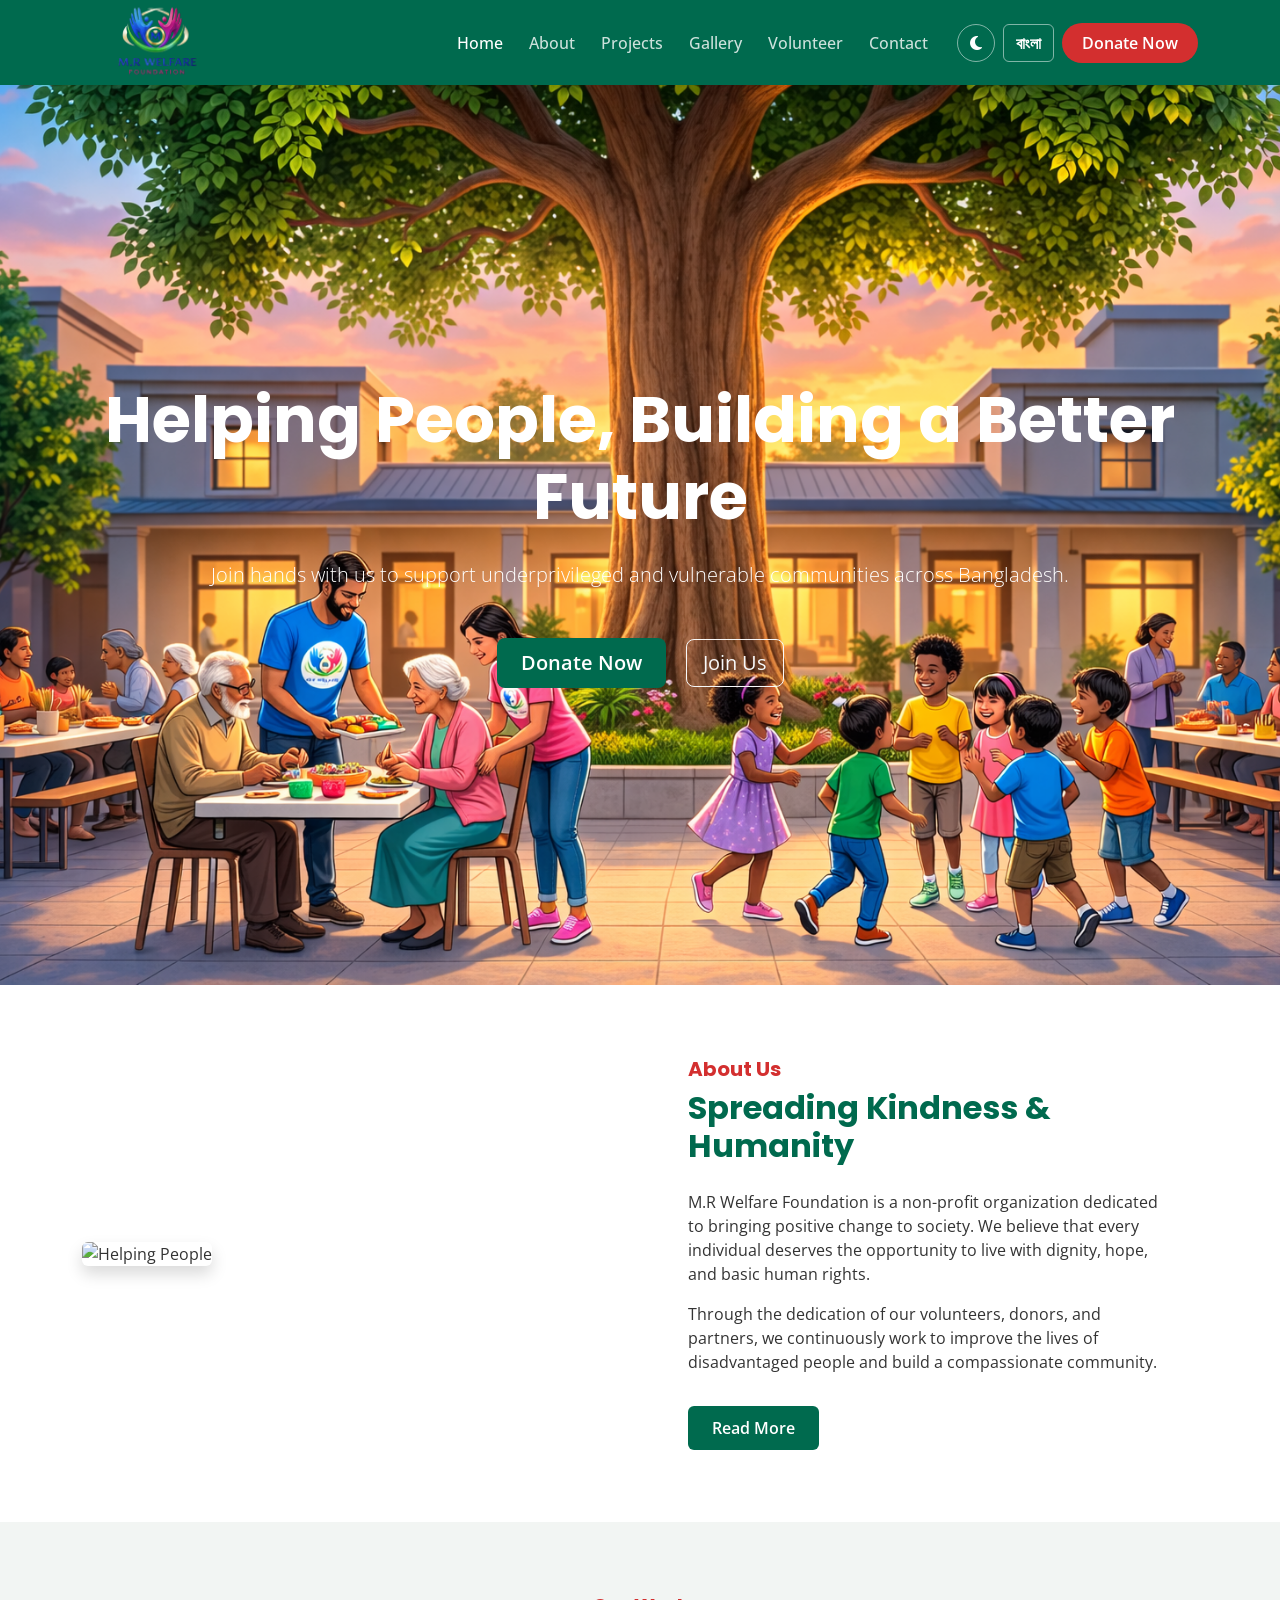
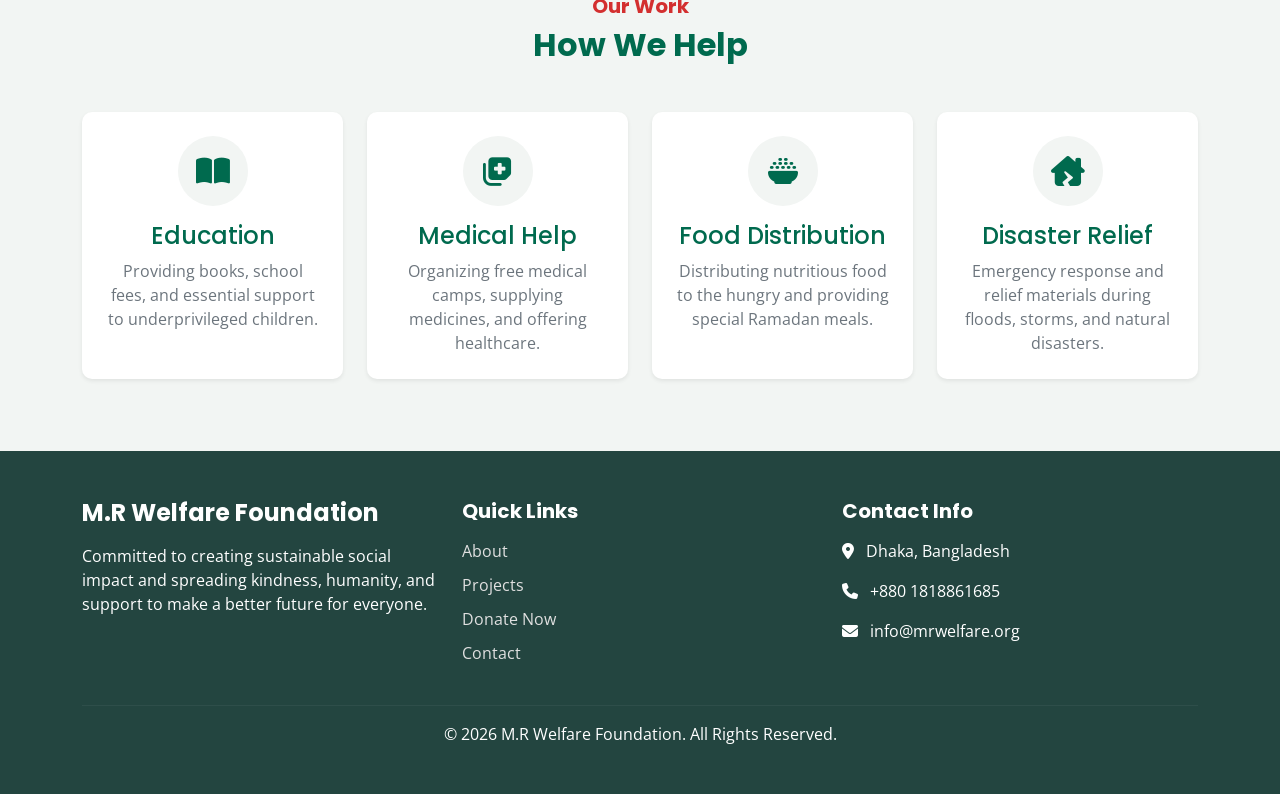
==== index.html @ cd856afd "First commit" ====
<!DOCTYPE html>
<html lang="en">

<head>
    <meta charset="UTF-8">
    <meta name="viewport" content="width=device-width, initial-scale=1.0">
    <title>M.R Welfare Foundation | Home</title>

    <link
        href="https://fonts.googleapis.com/css2?family=Open+Sans:wght@300;400;600&family=Poppins:wght@400;500;600;700&family=Noto+Sans+Bengali:wght@400;500;600;700&display=swap"
        rel="stylesheet">

    <link href="https://cdn.jsdelivr.net/npm/bootstrap@5.3.2/dist/css/bootstrap.min.css" rel="stylesheet">

    <link rel="stylesheet" href="https://cdnjs.cloudflare.com/ajax/libs/font-awesome/6.4.2/css/all.min.css">

    <link rel="stylesheet" href="asstes/css/style.css">
</head>

<body>

    <nav class="navbar navbar-expand-lg sticky-top custom-navbar">
        <div class="container">
            <a class="navbar-brand" href="index.html">
                <img class="nav-logo" src="asstes/image/logo.png" alt="Logo" title="M.R Welfare Foundation">
            </a>

            <button class="navbar-toggler text-white" type="button" data-bs-toggle="collapse"
                data-bs-target="#navbarNav">
                <i class="fa-solid fa-bars text-white"></i>
            </button>
            <div class="collapse navbar-collapse" id="navbarNav">
                <ul class="navbar-nav ms-auto align-items-center">
                    <li class="nav-item"><a class="nav-link active" href="index.html" data-lang="nav_home">Home</a></li>
                    <li class="nav-item"><a class="nav-link" href="about.html" data-lang="nav_about">About</a></li>
                    <li class="nav-item"><a class="nav-link" href="projects.html" data-lang="nav_projects">Projects</a>
                    </li>
                    <li class="nav-item"><a class="nav-link" href="gallery.html" data-lang="nav_gallery">Gallery</a>
                    </li>
                    <li class="nav-item"><a class="nav-link" href="volunteer.html"
                            data-lang="nav_volunteer">Volunteer</a></li>
                    <li class="nav-item"><a class="nav-link" href="contact.html" data-lang="nav_contact">Contact</a>
                    </li>
                </ul>

                <div class="d-flex align-items-center ms-lg-3 gap-2 mt-3 mt-lg-0">
                    <button id="theme-toggle" class="btn btn-outline-light rounded-circle"
                        title="Toggle Dark/Light Mode">
                        <i class="fa-solid fa-moon"></i>
                    </button>
                    <button id="lang-toggle" class="btn btn-outline-light fw-bold">বাংলা</button>
                    <a class="btn btn-donate" href="donation.html" data-lang="nav_donate">Donate Now</a>
                </div>
            </div>
        </div>
    </nav>

<header class="hero-section d-flex align-items-center" 
style="background: url('asstes/image/bacground.png') center/cover no-repeat; height:100vh;">
    
    <div class="container text-center text-white hero-content">
        <h1 class="display-3 fw-bold mb-4" data-lang="hero_title">
            Helping People, Building a Better Future
        </h1>

        <p class="lead mb-5" data-lang="hero_subtitle">
            Join hands with us to support underprivileged and vulnerable
            communities across Bangladesh.
        </p>

        <div class="hero-buttons">
            <a href="donation.html" class="btn btn-primary-custom btn-lg me-3" data-lang="btn_donate_now">
                Donate Now
            </a>

            <a href="volunteer.html" class="btn btn-outline-light btn-lg" data-lang="btn_join_us">
                Join Us
            </a>
        </div>
    </div>

</header>

    <section class="about-short py-5">
        <div class="container py-4">
            <div class="row align-items-center">
                <div class="col-lg-6 mb-4 mb-lg-0">
                    <img src="https://images.unsplash.com/photo-1488521787991-ed7bbaae773c?ixlib=rb-4.0.3&auto=format&fit=crop&w=800&q=80"
                        alt="Helping People" class="img-fluid rounded shadow">
                </div>
                <div class="col-lg-6 px-lg-5">
                    <h5 class="text-secondary-custom fw-bold" data-lang="about_tag">About Us</h5>
                    <h2 class="mb-4 text-primary-custom fw-bold theme-text" data-lang="about_title">Spreading Kindness &
                        Humanity</h2>
                    <p class="theme-text" data-lang="about_desc1">M.R Welfare Foundation is a non-profit organization
                        dedicated to bringing positive change to society. We believe that every individual deserves the
                        opportunity to live with dignity, hope, and basic human rights.</p>
                    <p class="theme-text" data-lang="about_desc2">Through the dedication of our volunteers, donors, and
                        partners, we continuously work to improve the lives of disadvantaged people and build a
                        compassionate community.</p>
                    <a href="about.html" class="btn btn-primary-custom mt-3" data-lang="btn_read_more">Read More</a>
                </div>
            </div>
        </div>
    </section>

    <section class="services-section py-5 bg-light-alt theme-bg-alt">
        <div class="container py-4">
            <div class="text-center mb-5">
                <h5 class="text-secondary-custom fw-bold" data-lang="work_tag">Our Work</h5>
                <h2 class="text-primary-custom fw-bold theme-text" data-lang="work_title">How We Help</h2>
            </div>
            <div class="row g-4">
                <div class="col-md-6 col-lg-3">
                    <div class="card service-card h-100 text-center p-4 shadow-sm border-0 theme-card">
                        <div class="icon-box mx-auto mb-3"><i class="fa-solid fa-book-open"></i></div>
                        <h4 class="card-title text-primary-custom theme-text" data-lang="srv_edu_title">Education</h4>
                        <p class="card-text text-muted theme-text-muted" data-lang="srv_edu_desc">Providing books,
                            school fees, and essential support to underprivileged children.</p>
                    </div>
                </div>
                <div class="col-md-6 col-lg-3">
                    <div class="card service-card h-100 text-center p-4 shadow-sm border-0 theme-card">
                        <div class="icon-box mx-auto mb-3"><i class="fa-solid fa-notes-medical"></i></div>
                        <h4 class="card-title text-primary-custom theme-text" data-lang="srv_med_title">Medical Help
                        </h4>
                        <p class="card-text text-muted theme-text-muted" data-lang="srv_med_desc">Organizing free
                            medical camps, supplying medicines, and offering healthcare.</p>
                    </div>
                </div>
                <div class="col-md-6 col-lg-3">
                    <div class="card service-card h-100 text-center p-4 shadow-sm border-0 theme-card">
                        <div class="icon-box mx-auto mb-3"><i class="fa-solid fa-bowl-rice"></i></div>
                        <h4 class="card-title text-primary-custom theme-text" data-lang="srv_food_title">Food
                            Distribution</h4>
                        <p class="card-text text-muted theme-text-muted" data-lang="srv_food_desc">Distributing
                            nutritious food to the hungry and providing special Ramadan meals.</p>
                    </div>
                </div>
                <div class="col-md-6 col-lg-3">
                    <div class="card service-card h-100 text-center p-4 shadow-sm border-0 theme-card">
                        <div class="icon-box mx-auto mb-3"><i class="fa-solid fa-house-chimney-crack"></i></div>
                        <h4 class="card-title text-primary-custom theme-text" data-lang="srv_disaster_title">Disaster
                            Relief</h4>
                        <p class="card-text text-muted theme-text-muted" data-lang="srv_disaster_desc">Emergency
                            response and relief materials during floods, storms, and natural disasters.</p>
                    </div>
                </div>
            </div>
        </div>
    </section>



    <footer class="footer py-5 text-white">
        <div class="container">
            <div class="row g-4">
                <div class="col-lg-4">
                    <h4 class="fw-bold mb-3" data-lang="footer_title">M.R Welfare Foundation</h4>
                    <p class="text-light" data-lang="footer_desc">Committed to creating sustainable social impact and
                        spreading kindness, humanity, and support to make a better future for everyone.</p>
                </div>
                <div class="col-lg-4">
                    <h5 class="fw-bold mb-3" data-lang="footer_quick_links">Quick Links</h5>
                    <ul class="list-unstyled footer-links">
                        <li><a href="about.html" data-lang="nav_about">About Us</a></li>
                        <li><a href="projects.html" data-lang="nav_projects">Our Projects</a></li>
                        <li><a href="donation.html" data-lang="nav_donate">Donate</a></li>
                        <li><a href="contact.html" data-lang="nav_contact">Contact Us</a></li>
                    </ul>
                </div>
                <div class="col-lg-4">
                    <h5 class="fw-bold mb-3" data-lang="footer_contact_info">Contact Info</h5>
                    <p><i class="fa-solid fa-location-dot me-2"></i> <span data-lang="footer_address">Dhaka,
                            Bangladesh</span></p>
                    <p><i class="fa-solid fa-phone me-2"></i> <span data-lang="footer_phone">+880 1818861685</span></p>
                    <p><i class="fa-solid fa-envelope me-2"></i> <span
                            data-lang="footer_email">info@mrwelfare.org</span></p>
                </div>
            </div>
            <hr class="mt-4 mb-3 border-secondary">
            <div class="text-center">
                <p class="mb-0" data-lang="footer_copyright">&copy; 2026 M.R Welfare Foundation. All Rights Reserved.
                </p>
            </div>
        </div>
    </footer>

    <script src="https://cdn.jsdelivr.net/npm/bootstrap@5.3.2/dist/js/bootstrap.bundle.min.js"></script>
    <script src="asstes/js/script.js"></script>
</body>

</html>
---- asstes/css/style.css ----
/* =========================================
   M.R WELFARE FOUNDATION - CUSTOM STYLES
   Theme: Bangladesh Red & Green (Professional)
========================================= */

:root {
    /* Red & Green Theme Colors */
    --primary-green: #006A4E; /* Bangladesh Flag Deep Green */
    --accent-red: #D32F2F;    /* Professional Crimson Red */
    
    /* Other Layout Colors */
    --footer-bg: #6D8299;     /* Heather Blue (Always) */
    --alternate-bg: #F2F5F3;  /* Very Light Greenish-White */
    --main-bg: #FFFFFF;            
    --text-color: #333333;
    
    /* Fonts */
    --font-heading: 'Poppins', sans-serif;
    --font-body: 'Open Sans', sans-serif;
    --font-bangla: 'Noto Sans Bengali', sans-serif;
}

/* --- Dark Mode Variables --- */
body.dark-mode {
    --main-bg: #121212;
    --alternate-bg: #1A221F; /* Very Dark Greenish-Black */
    --text-color: #E0E0E0;
}

/* Base Styles */
body {
    font-family: var(--font-body);
    background-color: var(--main-bg);
    color: var(--text-color);
    transition: background-color 0.4s, color 0.4s;
}

/* Bangla Font Setup */
body.bangla-active { font-family: var(--font-bangla); }
h1, h2, h3, h4, h5, h6 { font-family: var(--font-heading); }
body.bangla-active h1, body.bangla-active h2, body.bangla-active h3, body.bangla-active h4, body.bangla-active h5, body.bangla-active h6 {
    font-family: var(--font-bangla);
}

/* --- Theme Backgrounds & Text Colors (For Smooth Transitions) --- */
.theme-bg { background-color: var(--main-bg); transition: 0.4s; }
.theme-bg-alt { background-color: var(--alternate-bg); transition: 0.4s; }
.theme-text { color: var(--text-color) !important; transition: 0.4s; }
.theme-text-muted { color: #6c757d !important; transition: 0.4s; }

/* Text Colors */
.text-primary-custom { color: var(--primary-green) !important; }
.text-secondary-custom { color: var(--accent-red) !important; }
.bg-light-alt { background-color: var(--alternate-bg); }

/* Dark Mode Specific Adjustments */
body.dark-mode .theme-bg-alt { background-color: var(--alternate-bg) !important; }
body.dark-mode .theme-card { background-color: #242424 !important; }
body.dark-mode .theme-text { color: #E0E0E0 !important; }
body.dark-mode .theme-text-muted { color: #A0A0A0 !important; }

/* Custom Buttons */
.btn-primary-custom {
    background-color: var(--primary-green);
    color: #fff;
    border: none;
    padding: 10px 24px;
    font-weight: 600;
    transition: 0.3s ease-in-out;
}

.btn-primary-custom:hover {
    background-color: var(--accent-red); 
    color: #fff;
}

/* Donate Button */
.btn-donate {
    background-color: var(--accent-red);
    color: #fff;
    font-weight: 600;
    border-radius: 25px;
    padding: 8px 20px;
    border: none;
    transition: 0.3s;
}

.btn-donate:hover {
    background-color: #B71C1C; 
    color: #fff;
}

/* Navbar */
.custom-navbar {
    background-color: var(--primary-green);
    padding: 15px 0; 
    /* height: 75px; <--- এটি মুছে দেওয়া হয়েছে যাতে মোবাইলের মেনু ওপেন হতে পারে */
}

.nav-logo {
    height: 45px; 
    transform: scale(2.2); 
    transform-origin: left center; 
    width: auto;
    object-fit: contain;
    transition: 0.3s ease-in-out;
}

.custom-navbar .nav-link {
    color: rgba(255,255,255,0.8);
    font-weight: 500;
    margin: 0 5px;
    transition: 0.3s;
}

.custom-navbar .nav-link:hover, 
.custom-navbar .nav-link.active {
    color: #fff;
}

/* Theme & Language Toggles */
#theme-toggle, #lang-toggle {
    border-color: rgba(255,255,255,0.5);
    color: #fff;
}

#theme-toggle:hover, #lang-toggle:hover {
    background-color: var(--accent-red);
    border-color: var(--accent-red);
}

/* Hero Section */
.hero-section {
    background: linear-gradient(rgba(0, 106, 78, 0.75), rgba(0, 0, 0, 0.7)), url('https://images.unsplash.com/photo-1532629345422-7515f3d16bb0?ixlib=rb-4.0.3&auto=format&fit=crop&w=1920&q=80') center/cover no-repeat;
    height: 80vh;
    min-height: 500px;
}

/* Services / Our Work */
.service-card {
    transition: transform 0.3s, box-shadow 0.3s;
    border-radius: 10px;
}

.service-card:hover {
    transform: translateY(-10px);
    box-shadow: 0 10px 20px rgba(0,0,0,0.1) !important;
}

.icon-box {
    width: 70px;
    height: 70px;
    background-color: var(--alternate-bg);
    color: var(--primary-green);
    border-radius: 50%;
    display: flex;
    align-items: center;
    justify-content: center;
    font-size: 30px;
    transition: 0.3s;
}

.service-card:hover .icon-box {
    background-color: var(--primary-green);
    color: #fff;
}

body.dark-mode .icon-box {
    background-color: #333;
}

/* =========================================
   ABOUT US PAGE SPECIFIC STYLES
========================================= */

/* Rounded Header */
.about-hero-section {
    background-color: var(--primary-green);
    min-height: 250px;
    border-bottom-left-radius: 60px;
    border-bottom-right-radius: 60px;
    padding-top: 50px;
}

/* Yellow Highlight Underline */
.highlight-underline {
    position: relative;
    display: inline-block;
    z-index: 1;
}

.highlight-underline::after {
    content: "";
    position: absolute;
    left: 0;
    bottom: 2px;
    width: 100%;
    height: 6px;
    background-color: #F5A623; 
    z-index: -1;
    border-radius: 3px;
}

/* Side Image */
.about-side-img {
    border-radius: 20px;
    object-fit: cover;
    height: 450px;
    width: 100%;
    max-width: 400px;
}

/* Stats Banner */
.stats-banner {
    background-color: var(--primary-green);
    border-radius: 20px;
    padding: 60px 30px;
    position: relative;
    overflow: hidden;
}

.stats-banner::before {
    content: "\f004  \f004  \f004";
    font-family: "Font Awesome 6 Free";
    font-weight: 400;
    font-size: 150px;
    color: rgba(255, 255, 255, 0.03);
    position: absolute;
    top: -50px;
    left: 10%;
    letter-spacing: 150px;
    pointer-events: none;
}

.stats-label {
    color: #F5A623; 
    font-size: 0.85rem;
    font-weight: 600;
    letter-spacing: 1px;
}

/* Feature Boxes */
.feature-box {
    padding: 30px;
    border-radius: 16px;
    transition: 0.3s;
    height: 100%;
}

.feature-box.active {
    background-color: var(--main-bg);
    box-shadow: 0 10px 40px rgba(0,0,0,0.08);
    border: 1px solid rgba(0,0,0,0.05);
}

body.dark-mode .feature-box.active {
    background-color: #242424;
    border: 1px solid #333;
    box-shadow: 0 10px 40px rgba(0,0,0,0.5);
}

.icon-wrapper {
    width: 60px;
    height: 60px;
    background-color: rgba(0, 106, 78, 0.1);
    color: var(--primary-green);
    border-radius: 50%;
    display: flex;
    align-items: center;
    justify-content: center;
    font-size: 24px;
    margin-bottom: 20px;
}

body.dark-mode .icon-wrapper {
    background-color: rgba(255, 255, 255, 0.1);
    color: #A5D6A7;
}

/* =========================================
   OUR PROJECTS PAGE SPECIFIC STYLES
========================================= */

.project-card {
    transition: transform 0.3s ease, box-shadow 0.3s ease;
    background-color: var(--main-bg);
}

.project-card:hover {
    transform: translateY(-10px);
    box-shadow: 0 15px 35px rgba(0,0,0,0.1) !important;
}

body.dark-mode .project-card {
    background-color: #242424;
}

body.dark-mode .project-card:hover {
    box-shadow: 0 15px 35px rgba(0,0,0,0.4) !important;
}

.project-img-wrapper {
    position: relative;
    overflow: hidden;
    height: 250px;
}

.project-img {
    width: 100%;
    height: 100%;
    object-fit: cover;
    transition: transform 0.5s ease;
}

.project-card:hover .project-img {
    transform: scale(1.1); 
}

.project-badge {
    position: absolute;
    top: 20px;
    right: 20px;
    z-index: 2;
    box-shadow: 0 4px 10px rgba(0,0,0,0.2);
}

.btn-outline-primary-custom {
    color: var(--primary-green);
    border: 2px solid var(--primary-green);
    background: transparent;
    padding: 8px 20px;
    border-radius: 25px;
    transition: 0.3s;
}

.btn-outline-primary-custom:hover {
    background-color: var(--primary-green);
    color: #fff;
}

body.dark-mode .btn-outline-primary-custom {
    color: #fff;
    border-color: #fff;
}

body.dark-mode .btn-outline-primary-custom:hover {
    background-color: var(--primary-green);
    border-color: var(--primary-green);
}

/* =========================================
   FOOTER - Updated Color
========================================= */
.footer {
    background-color: rgba(35, 69, 64, 1) !important; 
    color: #ffffff !important;
}

body.dark-mode .footer h4, 
body.dark-mode .footer h5, 
body.dark-mode .footer p, 
body.dark-mode .footer span,
.footer h4, .footer h5, .footer p, .footer span {
    color: #ffffff !important;
}

.footer-links li {
    margin-bottom: 10px;
}

.footer-links a {
    color: #E0E0E0 !important;
    text-decoration: none;
    transition: 0.3s;
}

.footer-links a:hover {
    color: #FFFFFF !important;
    padding-left: 5px;
    text-decoration: underline;
}

.border-secondary {
    border-color: rgba(255, 255, 255, 0.2) !important;
}

/* =========================================
   RESPONSIVE DESIGN (MOBILE & TABLET FIXES)
========================================= */
@media (max-width: 991px) {
    /* Navbar collapse menu padding */
    .navbar-collapse {
        background-color: var(--primary-green);
        padding: 15px;
        border-radius: 10px;
        margin-top: 10px;
    }
}

@media (max-width: 768px) {
    /* Logo scaling fix for mobile */
    .nav-logo {
        transform: scale(1.5); 
        margin-left: 10px;
    }

    /* Hero section button fix for mobile */
    .hero-buttons .btn {
        display: block;
        width: 100%;
        margin-bottom: 15px;
    }
    .hero-buttons .me-3 {
        margin-right: 0 !important;
    }

    /* About page responsive fixes */
    .about-side-img {
        height: 300px;
        margin-top: 30px;
    }
    
    .about-hero-section {
        border-bottom-left-radius: 30px;
        border-bottom-right-radius: 30px;
        padding-top: 20px;
    }

    .stats-banner {
        padding: 30px 15px;
    }

    .stats-banner h2 {
        font-size: 1.6rem;
    }
}
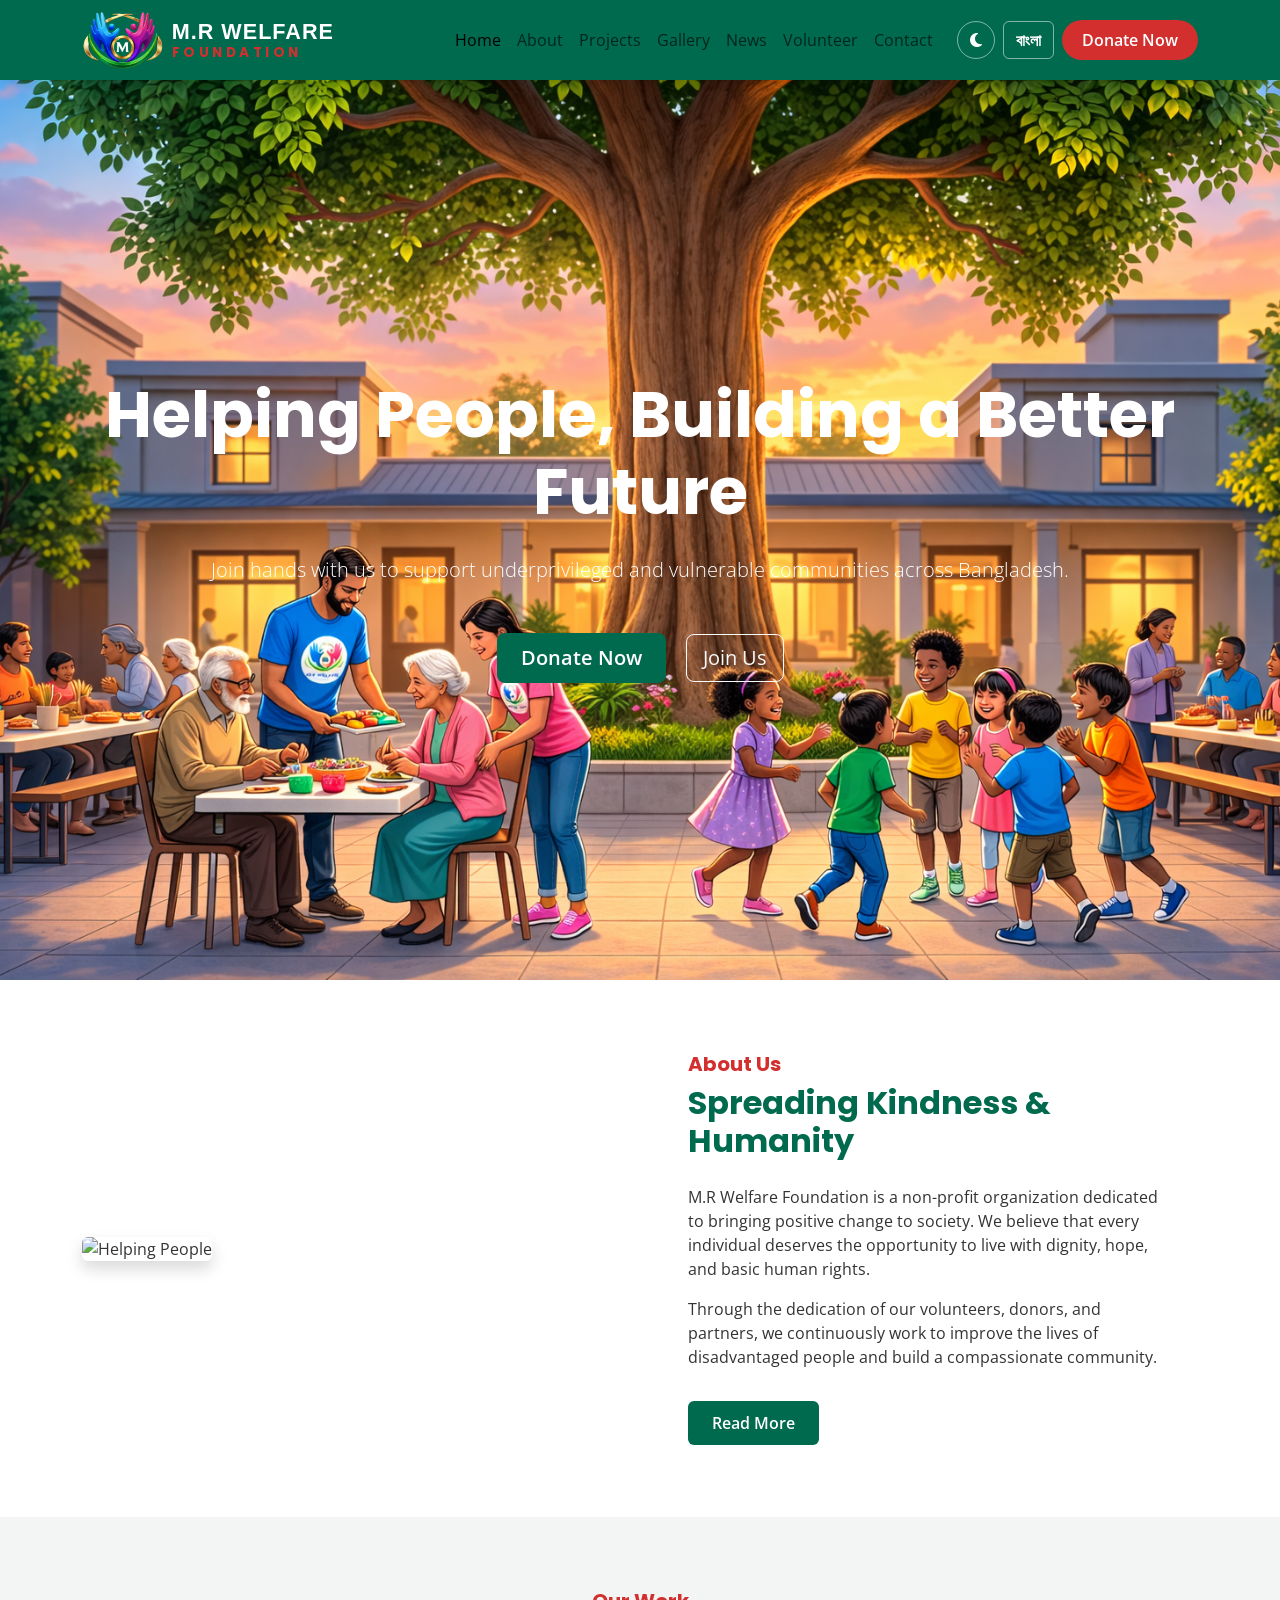
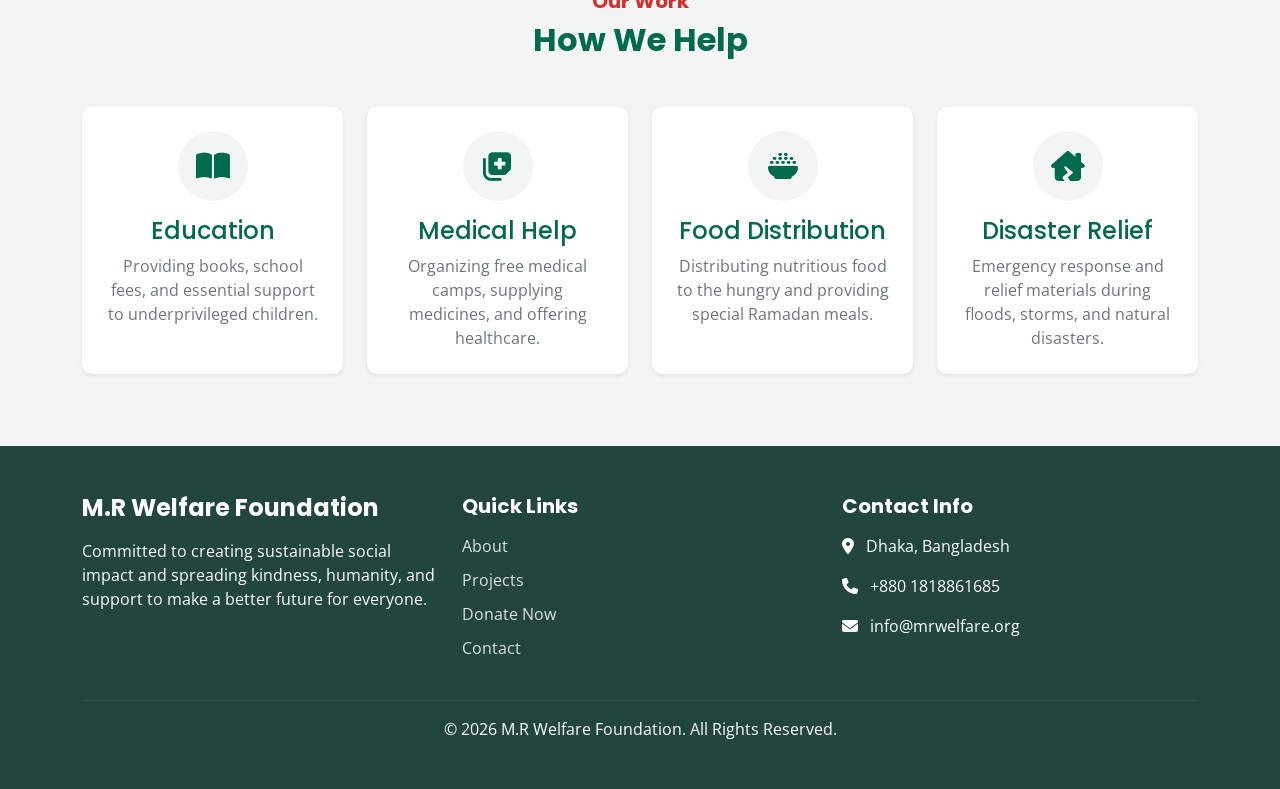
==== commit 80d5c0f5: "Update website design" ====
--- a/index.html
+++ b/index.html
@@ -19,10 +19,15 @@
 
 <body>
 
-    <nav class="navbar navbar-expand-lg sticky-top custom-navbar">
+<nav class="navbar navbar-expand-lg sticky-top custom-navbar">
         <div class="container">
-            <a class="navbar-brand" href="index.html">
+            <a class="navbar-brand custom-brand align-items-center" href="index.html">
                 <img class="nav-logo" src="asstes/image/logo.png" alt="Logo" title="M.R Welfare Foundation">
+                
+                <div class="brand-text-container d-flex flex-column justify-content-center">
+                    <span class="brand-title text-white">M.R WELFARE</span>
+                    <span class="brand-subtitle">FOUNDATION</span>
+                </div>
             </a>
 
             <button class="navbar-toggler text-white" type="button" data-bs-toggle="collapse"
@@ -37,6 +42,7 @@
                     </li>
                     <li class="nav-item"><a class="nav-link" href="gallery.html" data-lang="nav_gallery">Gallery</a>
                     </li>
+                    <li class="nav-item"><a class="nav-link" href="blog.html" data-lang="nav_blog">News</a></li>
                     <li class="nav-item"><a class="nav-link" href="volunteer.html"
                             data-lang="nav_volunteer">Volunteer</a></li>
                     <li class="nav-item"><a class="nav-link" href="contact.html" data-lang="nav_contact">Contact</a>
--- a/asstes/css/style.css
+++ b/asstes/css/style.css
@@ -91,33 +91,76 @@
 }
 
 /* Navbar */
+/* Navbar */
 .custom-navbar {
     background-color: var(--primary-green);
-    padding: 15px 0; 
-    /* height: 75px; <--- এটি মুছে দেওয়া হয়েছে যাতে মোবাইলের মেনু ওপেন হতে পারে */
+    padding: 5px 0 !important;
+    box-shadow: 0 2px 10px rgba(0,0,0,0.1);
+    /* নিচের লাইনটি অ্যানিমেশনের জন্য যোগ করা হলো */
+    transition: transform 0.4s ease-in-out, background-color 0.4s; 
+    z-index: 1030; /* অন্য সবকিছুর উপরে রাখার জন্য */
+}
+
+/* স্ক্রল করলে ন্যাভবার লুকানোর ক্লাস */
+.nav-hidden {
+    transform: translateY(-100%); /* এটি ন্যাভবারকে উপরের দিকে টেনে স্ক্রিনের বাইরে লুকিয়ে ফেলবে */
+}
+
+
+/* =========================================
+   Navbar Logo & Brand Text Adjustments
+========================================= */
+.custom-brand {
+    display: flex;
+    text-decoration: none;
+    align-items: center;
+    gap: 8px; /* লোগো এবং লেখার মাঝের ফাঁকা জায়গা একদম কমিয়ে দিলাম */
+    z-index: 10;
 }
 
 .nav-logo {
-    height: 45px; 
-    transform: scale(2.2); 
-    transform-origin: left center; 
+    height: 60px; /* লোগো আগের চেয়ে অনেক বড় এবং স্পষ্ট দেখাবে */
     width: auto;
     object-fit: contain;
-    transition: 0.3s ease-in-out;
-}
-
-.custom-navbar .nav-link {
-    color: rgba(255,255,255,0.8);
-    font-weight: 500;
-    margin: 0 5px;
-    transition: 0.3s;
-}
-
-.custom-navbar .nav-link:hover, 
-.custom-navbar .nav-link.active {
-    color: #fff;
-}
-
+    /* নোট: যদি আপনার PNG ইমেজের ভেতরেই অনেক ফাঁকা জায়গা থাকে, তাহলে নিচের লাইনটির কমেন্ট তুলে দিন: */
+    margin-right: opx; 
+}
+
+/* টেক্সটের ডিজাইন আরও প্রফেশনাল করা হলো */
+.brand-title {
+    font-size: 1.35rem; /* লেখাটি লোগোর সাথে ব্যালেন্স করার জন্য সাইজ */
+    font-weight: 800;
+    letter-spacing: 1px;
+    font-family: var(--font-heading);
+    line-height: 1;
+}
+
+.brand-subtitle {
+    color: var(--accent-red);
+    font-size: 0.85rem;
+    font-weight: 700;
+    letter-spacing: 3.5px; /* নিচের লেখাটা একটু ছড়ানো থাকলে প্রফেশনাল লাগে */
+    font-family: var(--font-heading);
+    line-height: 1;
+    margin-top: 3px;
+}
+
+/* মোবাইলের জন্য রেস্পন্সিভ ফিক্স */
+@media (max-width: 768px) {
+    .custom-brand {
+        gap: 18px; /* মোবাইলে গ্যাপ আরও কম হবে */
+    }
+    .nav-logo {
+        height: 50px; /* মোবাইলেও লোগো স্পষ্ট ও বড় থাকবে */
+    }
+    .brand-title {
+        font-size: 1.1rem;
+    }
+    .brand-subtitle {
+        font-size: 0.65rem;
+        letter-spacing: 2px;
+    }
+}
 /* Theme & Language Toggles */
 #theme-toggle, #lang-toggle {
     border-color: rgba(255,255,255,0.5);
@@ -384,6 +427,289 @@
     border-color: rgba(255, 255, 255, 0.2) !important;
 }
 
+
+/* =========================================
+   DONATION PAGE SPECIFIC STYLES
+========================================= */
+
+/* Amount Selection Buttons */
+.amount-btn {
+    color: var(--primary-green);
+    border-color: var(--primary-green);
+    border-radius: 8px;
+    transition: 0.3s;
+}
+
+.amount-btn:hover, .amount-btn.active {
+    background-color: var(--primary-green);
+    color: #fff;
+    border-color: var(--primary-green);
+}
+
+body.dark-mode .amount-btn {
+    color: #A5D6A7;
+    border-color: #A5D6A7;
+}
+
+body.dark-mode .amount-btn:hover, body.dark-mode .amount-btn.active {
+    background-color: #A5D6A7;
+    color: #121212;
+}
+
+/* Custom Input Field */
+.amount-input::-webkit-outer-spin-button,
+.amount-input::-webkit-inner-spin-button {
+    -webkit-appearance: none;
+    margin: 0;
+}
+
+/* Dark Mode Form Inputs */
+.theme-input {
+    background-color: transparent;
+    border: 1px solid #ced4da;
+    color: var(--text-color);
+    transition: 0.3s;
+}
+
+body.dark-mode .theme-input {
+    background-color: #2A2A2A;
+    border-color: #444;
+    color: #E0E0E0;
+}
+
+body.dark-mode .theme-input::placeholder {
+    color: #888;
+}
+
+body.dark-mode .theme-input:focus {
+    background-color: #333;
+    border-color: var(--primary-green);
+    color: #fff;
+    box-shadow: 0 0 0 0.25rem rgba(0, 106, 78, 0.25);
+}
+
+/* Payment Boxes */
+.payment-box {
+    background-color: #FAFAFA;
+    border-color: #eee !important;
+    transition: 0.3s;
+}
+
+.payment-box:hover {
+    box-shadow: 0 5px 15px rgba(0,0,0,0.05);
+    transform: translateY(-2px);
+}
+
+body.dark-mode .payment-box {
+    background-color: #2A2A2A;
+    border-color: #333 !important;
+}
+
+body.dark-mode .payment-box .bg-light {
+    background-color: #333 !important;
+}
+
+/* =========================================
+   GALLERY PAGE SPECIFIC STYLES
+========================================= */
+
+.gallery-item {
+    position: relative;
+    overflow: hidden;
+    border-radius: 12px;
+    cursor: pointer;
+    background-color: #000; /* For better contrast during transition */
+}
+
+.gallery-item img {
+    width: 100%;
+    height: 300px; /* Fixed height for uniformity */
+    object-fit: cover;
+    transition: transform 0.5s ease, opacity 0.5s ease;
+}
+
+/* The overlay that slides up from the bottom */
+.gallery-overlay {
+    position: absolute;
+    bottom: -100%; /* Hidden by default */
+    left: 0;
+    width: 100%;
+    padding: 30px 20px 20px;
+    background: linear-gradient(to top, rgba(0, 106, 78, 0.95), transparent);
+    color: white;
+    transition: bottom 0.4s ease-in-out;
+}
+
+/* Hover Effects */
+.gallery-item:hover img {
+    transform: scale(1.1);
+    opacity: 0.8; /* Slightly darkens the image to make text pop */
+}
+
+.gallery-item:hover .gallery-overlay {
+    bottom: 0; /* Slides up smoothly */
+}
+
+body.dark-mode .gallery-item {
+    border: 1px solid #333;
+}
+/* =========================================
+   MASONRY GALLERY (Random Layout)
+========================================= */
+.masonry-gallery {
+    column-count: 3;
+    column-gap: 1.5rem;
+}
+
+.masonry-item {
+    break-inside: avoid; /* Prevents images from splitting across columns */
+    margin-bottom: 1.5rem;
+    border-radius: 12px;
+    overflow: hidden;
+    position: relative;
+    background-color: #000;
+}
+
+.masonry-item img {
+    width: 100%;
+    display: block;
+    border-radius: 12px;
+    transition: transform 0.4s ease, opacity 0.4s ease;
+}
+
+.masonry-item:hover img {
+    transform: scale(1.08);
+    opacity: 0.85;
+}
+
+body.dark-mode .masonry-item {
+    border: 1px solid #333;
+}
+
+/* Responsive Masonry */
+@media (max-width: 991px) {
+    .masonry-gallery {
+        column-count: 2;
+    }
+}
+
+@media (max-width: 576px) {
+    .masonry-gallery {
+        column-count: 1;
+    }
+}
+/* =========================================
+   BLOG & NEWS PAGE SPECIFIC STYLES
+========================================= */
+
+.blog-card {
+    transition: transform 0.3s ease, box-shadow 0.3s ease;
+}
+
+.blog-card:hover {
+    transform: translateY(-8px);
+    box-shadow: 0 15px 35px rgba(0,0,0,0.1) !important;
+}
+
+body.dark-mode .blog-card:hover {
+    box-shadow: 0 15px 35px rgba(0,0,0,0.5) !important;
+}
+
+/* Date Badge Overlapping Image */
+.blog-date-badge {
+    position: absolute;
+    top: 15px;
+    left: 15px;
+    background-color: var(--accent-red);
+    color: white;
+    padding: 8px 15px;
+    border-radius: 10px;
+    text-align: center;
+    line-height: 1.2;
+}
+
+.blog-date-badge span {
+    font-size: 1.5rem;
+    font-weight: 700;
+}
+
+/* Custom Pagination */
+.pagination-custom .page-link {
+    color: var(--primary-green);
+    border: none;
+    margin: 0 5px;
+    border-radius: 8px;
+    font-weight: 600;
+    transition: 0.3s;
+    background-color: var(--main-bg);
+    box-shadow: 0 2px 5px rgba(0,0,0,0.05);
+}
+
+.pagination-custom .page-item.active .page-link {
+    background-color: var(--primary-green);
+    color: white;
+}
+
+.pagination-custom .page-link:hover {
+    background-color: var(--alternate-bg);
+}
+
+body.dark-mode .pagination-custom .page-link {
+    background-color: #242424;
+    color: #A5D6A7;
+}
+
+body.dark-mode .pagination-custom .page-item.active .page-link {
+    background-color: var(--primary-green);
+    color: white;
+}
+/* =========================================
+   CONTACT PAGE SPECIFIC STYLES
+========================================= */
+
+.contact-info-card {
+    transition: transform 0.3s ease;
+}
+
+.contact-info-card:hover {
+    transform: translateX(10px); /* Hover করলে একটু ডানদিকে সরবে */
+}
+
+/* Social Media Icon Buttons */
+.social-icon-btn {
+    display: flex;
+    align-items: center;
+    justify-content: center;
+    width: 45px;
+    height: 45px;
+    background-color: var(--primary-green);
+    color: white;
+    border-radius: 50%;
+    font-size: 1.2rem;
+    text-decoration: none;
+    transition: 0.3s ease;
+}
+
+.social-icon-btn:hover {
+    background-color: var(--accent-red);
+    color: white;
+    transform: translateY(-5px);
+    box-shadow: 0 5px 15px rgba(211, 47, 47, 0.4);
+}
+
+body.dark-mode .contact-info-card .icon-wrapper {
+    background-color: #333 !important;
+    color: #A5D6A7 !important;
+}
+
+/* Map Section Adjustment */
+.map-section iframe {
+    filter: grayscale(20%); /* ম্যাপটাকে ওয়েবসাইটের কালারের সাথে একটু মানানসই করার জন্য */
+}
+
+body.dark-mode .map-section iframe {
+    filter: invert(90%) hue-rotate(180deg) grayscale(30%); /* ডার্ক মোডে ম্যাপটাও ডার্ক হয়ে যাবে */
+}
 /* =========================================
    RESPONSIVE DESIGN (MOBILE & TABLET FIXES)
 ========================================= */
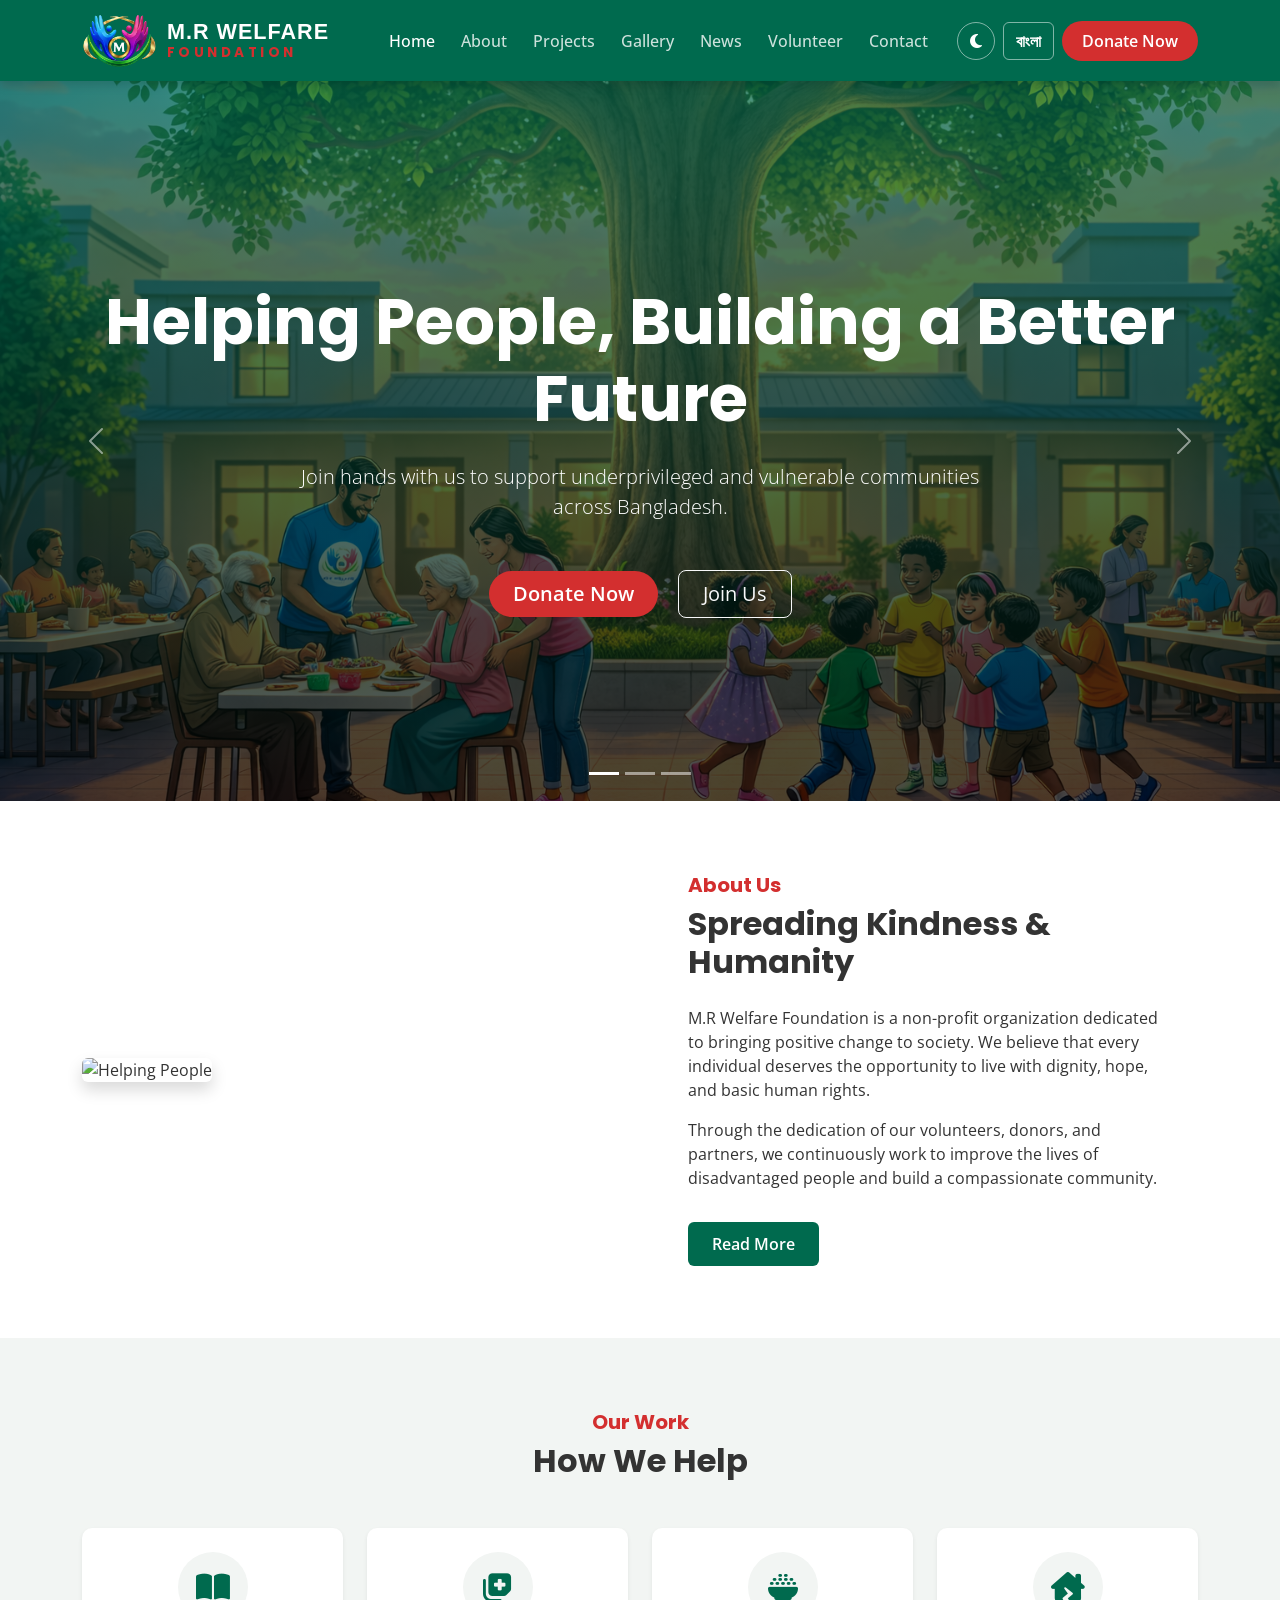
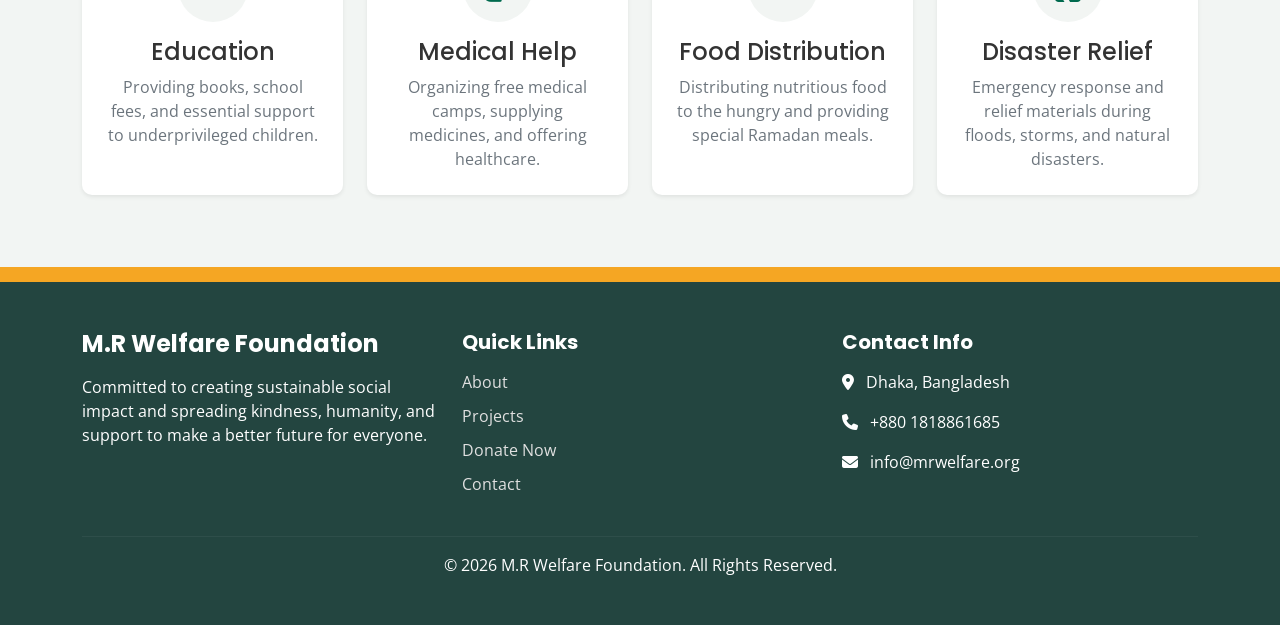
==== commit 88f6d1a2: "Update website design" ====
--- a/index.html
+++ b/index.html
@@ -61,31 +61,64 @@
         </div>
     </nav>
 
-<header class="hero-section d-flex align-items-center" 
-style="background: url('asstes/image/bacground.png') center/cover no-repeat; height:100vh;">
-    
-    <div class="container text-center text-white hero-content">
-        <h1 class="display-3 fw-bold mb-4" data-lang="hero_title">
-            Helping People, Building a Better Future
-        </h1>
-
-        <p class="lead mb-5" data-lang="hero_subtitle">
-            Join hands with us to support underprivileged and vulnerable
-            communities across Bangladesh.
-        </p>
-
-        <div class="hero-buttons">
-            <a href="donation.html" class="btn btn-primary-custom btn-lg me-3" data-lang="btn_donate_now">
-                Donate Now
-            </a>
-
-            <a href="volunteer.html" class="btn btn-outline-light btn-lg" data-lang="btn_join_us">
-                Join Us
-            </a>
-        </div>
-    </div>
-
-</header>
+<header id="heroCarousel" class="carousel slide carousel-fade" data-bs-ride="carousel" data-bs-pause="false">
+        <div class="carousel-indicators">
+            <button type="button" data-bs-target="#heroCarousel" data-bs-slide-to="0" class="active" aria-current="true" aria-label="Slide 1"></button>
+            <button type="button" data-bs-target="#heroCarousel" data-bs-slide-to="1" aria-label="Slide 2"></button>
+            <button type="button" data-bs-target="#heroCarousel" data-bs-slide-to="2" aria-label="Slide 3"></button>
+        </div>
+
+        <div class="carousel-inner">
+            <div class="carousel-item active" data-bs-interval="4000">
+                <div class="slide-image" style="background-image: linear-gradient(rgba(0, 106, 78, 0.7), rgba(0, 0, 0, 0.7)), url('asstes/image/bacground.png');"></div>
+                <div class="carousel-caption d-flex flex-column justify-content-center h-100">
+                    <div class="container text-center">
+                        <h1 class="display-3 fw-bold text-white mb-4" data-lang="slide_1_title">Helping People, Building a Better Future</h1>
+                        <p class="lead text-white mb-5 mx-auto" style="max-width: 700px;" data-lang="slide_1_desc">Join hands with us to support underprivileged and vulnerable communities across Bangladesh.</p>
+                        <div class="hero-buttons">
+                            <a href="donation.html" class="btn btn-donate btn-lg me-md-3 px-4 py-2" data-lang="btn_donate_now">Donate Now</a>
+                            <a href="volunteer.html" class="btn btn-outline-light btn-lg px-4 py-2 mt-3 mt-md-0" data-lang="btn_join_us">Join Us</a>
+                        </div>
+                    </div>
+                </div>
+            </div>
+            
+            <div class="carousel-item" data-bs-interval="4000">
+                <div class="slide-image" style="background-image: linear-gradient(rgba(0, 106, 78, 0.7), rgba(0, 0, 0, 0.7)), url('https://images.unsplash.com/photo-1488521787991-ed7bbaae773c?ixlib=rb-4.0.3&auto=format&fit=crop&w=1920&q=80');"></div>
+                <div class="carousel-caption d-flex flex-column justify-content-center h-100">
+                    <div class="container text-center">
+                        <h1 class="display-3 fw-bold text-white mb-4" data-lang="slide_2_title">Zero Hunger Initiative</h1>
+                        <p class="lead text-white mb-5 mx-auto" style="max-width: 700px;" data-lang="slide_2_desc">We strive to ensure that no one goes to sleep on an empty stomach.</p>
+                        <div class="hero-buttons">
+                            <a href="projects.html" class="btn btn-donate btn-lg px-4 py-2" data-lang="btn_our_work">Our Work</a>
+                        </div>
+                    </div>
+                </div>
+            </div>
+
+            <div class="carousel-item" data-bs-interval="4000">
+                <div class="slide-image" style="background-image: linear-gradient(rgba(0, 106, 78, 0.7), rgba(0, 0, 0, 0.7)), url('https://images.unsplash.com/photo-1497633762265-9d179a990aa6?ixlib=rb-4.0.3&auto=format&fit=crop&w=1920&q=80');"></div>
+                <div class="carousel-caption d-flex flex-column justify-content-center h-100">
+                    <div class="container text-center">
+                        <h1 class="display-3 fw-bold text-white mb-4" data-lang="slide_3_title">Education for All</h1>
+                        <p class="lead text-white mb-5 mx-auto" style="max-width: 700px;" data-lang="slide_3_desc">Empowering the next generation through free education and learning materials.</p>
+                        <div class="hero-buttons">
+                            <a href="donation.html" class="btn btn-donate btn-lg px-4 py-2" data-lang="btn_donate_now">Donate Now</a>
+                        </div>
+                    </div>
+                </div>
+            </div>
+        </div>
+
+        <button class="carousel-control-prev" type="button" data-bs-target="#heroCarousel" data-bs-slide="prev">
+            <span class="carousel-control-prev-icon" aria-hidden="true"></span>
+            <span class="visually-hidden">Previous</span>
+        </button>
+        <button class="carousel-control-next" type="button" data-bs-target="#heroCarousel" data-bs-slide="next">
+            <span class="carousel-control-next-icon" aria-hidden="true"></span>
+            <span class="visually-hidden">Next</span>
+        </button>
+    </header>
 
     <section class="about-short py-5">
         <div class="container py-4">
@@ -155,9 +188,7 @@
             </div>
         </div>
     </section>
-
-
-
+ <div style="height: 15px; background-color: #F5A623; width: 100%;"></div>
     <footer class="footer py-5 text-white">
         <div class="container">
             <div class="row g-4">
--- a/asstes/css/style.css
+++ b/asstes/css/style.css
@@ -1,20 +1,24 @@
 /* =========================================
    M.R WELFARE FOUNDATION - CUSTOM STYLES
    Theme: Bangladesh Red & Green (Professional)
-========================================= */
-
+   Author: M.R Welfare Team
+========================================= */
+
+/* =========================================
+   1. VARIABLES & THEME SETTINGS
+========================================= */
 :root {
-    /* Red & Green Theme Colors */
-    --primary-green: #006A4E; /* Bangladesh Flag Deep Green */
-    --accent-red: #D32F2F;    /* Professional Crimson Red */
+    /* Brand Colors */
+    --primary-green: #006A4E; 
+    --accent-red: #D32F2F;    
     
-    /* Other Layout Colors */
-    --footer-bg: #6D8299;     /* Heather Blue (Always) */
-    --alternate-bg: #F2F5F3;  /* Very Light Greenish-White */
+    /* Background & Layout Colors */
+    --footer-bg: #6D8299;     
+    --alternate-bg: #F2F5F3;  
     --main-bg: #FFFFFF;            
     --text-color: #333333;
     
-    /* Fonts */
+    /* Typography */
     --font-heading: 'Poppins', sans-serif;
     --font-body: 'Open Sans', sans-serif;
     --font-bangla: 'Noto Sans Bengali', sans-serif;
@@ -23,43 +27,50 @@
 /* --- Dark Mode Variables --- */
 body.dark-mode {
     --main-bg: #121212;
-    --alternate-bg: #1A221F; /* Very Dark Greenish-Black */
+    --alternate-bg: #1A221F; 
     --text-color: #E0E0E0;
 }
 
-/* Base Styles */
+
+/* =========================================
+   2. GLOBAL & BASE STYLES
+========================================= */
 body {
     font-family: var(--font-body);
     background-color: var(--main-bg);
     color: var(--text-color);
-    transition: background-color 0.4s, color 0.4s;
+    transition: background-color 0.4s ease, color 0.4s ease;
+}
+
+h1, h2, h3, h4, h5, h6 { 
+    font-family: var(--font-heading); 
 }
 
 /* Bangla Font Setup */
-body.bangla-active { font-family: var(--font-bangla); }
-h1, h2, h3, h4, h5, h6 { font-family: var(--font-heading); }
-body.bangla-active h1, body.bangla-active h2, body.bangla-active h3, body.bangla-active h4, body.bangla-active h5, body.bangla-active h6 {
+body.bangla-active,
+body.bangla-active h1, body.bangla-active h2, body.bangla-active h3, 
+body.bangla-active h4, body.bangla-active h5, body.bangla-active h6 {
     font-family: var(--font-bangla);
 }
 
-/* --- Theme Backgrounds & Text Colors (For Smooth Transitions) --- */
+/* --- Utility Classes (Colors & Backgrounds) --- */
+.text-primary-custom { color: var(--primary-green) !important; }
+.text-secondary-custom { color: var(--accent-red) !important; }
+
 .theme-bg { background-color: var(--main-bg); transition: 0.4s; }
 .theme-bg-alt { background-color: var(--alternate-bg); transition: 0.4s; }
 .theme-text { color: var(--text-color) !important; transition: 0.4s; }
 .theme-text-muted { color: #6c757d !important; transition: 0.4s; }
 
-/* Text Colors */
-.text-primary-custom { color: var(--primary-green) !important; }
-.text-secondary-custom { color: var(--accent-red) !important; }
-.bg-light-alt { background-color: var(--alternate-bg); }
-
-/* Dark Mode Specific Adjustments */
 body.dark-mode .theme-bg-alt { background-color: var(--alternate-bg) !important; }
-body.dark-mode .theme-card { background-color: #242424 !important; }
 body.dark-mode .theme-text { color: #E0E0E0 !important; }
 body.dark-mode .theme-text-muted { color: #A0A0A0 !important; }
-
-/* Custom Buttons */
+body.dark-mode .theme-card { background-color: #242424 !important; }
+
+
+/* =========================================
+   3. BUTTONS
+========================================= */
 .btn-primary-custom {
     background-color: var(--primary-green);
     color: #fff;
@@ -74,7 +85,6 @@
     color: #fff;
 }
 
-/* Donate Button */
 .btn-donate {
     background-color: var(--accent-red);
     color: #fff;
@@ -90,78 +100,67 @@
     color: #fff;
 }
 
-/* Navbar */
-/* Navbar */
+
+/* =========================================
+   4. HEADER, NAVBAR & BRAND
+========================================= */
 .custom-navbar {
     background-color: var(--primary-green);
-    padding: 5px 0 !important;
-    box-shadow: 0 2px 10px rgba(0,0,0,0.1);
-    /* নিচের লাইনটি অ্যানিমেশনের জন্য যোগ করা হলো */
-    transition: transform 0.4s ease-in-out, background-color 0.4s; 
-    z-index: 1030; /* অন্য সবকিছুর উপরে রাখার জন্য */
-}
-
-/* স্ক্রল করলে ন্যাভবার লুকানোর ক্লাস */
-.nav-hidden {
-    transform: translateY(-100%); /* এটি ন্যাভবারকে উপরের দিকে টেনে স্ক্রিনের বাইরে লুকিয়ে ফেলবে */
-}
-
-
-/* =========================================
-   Navbar Logo & Brand Text Adjustments
-========================================= */
+    padding: 8px 0 !important;
+    box-shadow: 0 4px 10px rgba(0,0,0,0.15);
+    z-index: 1030; 
+    position: sticky; /* এটি ন্যাভবারকে লাফাতে দেবে না */
+    top: 0;
+}
+
+/* Brand & Logo */
 .custom-brand {
     display: flex;
     text-decoration: none;
     align-items: center;
-    gap: 8px; /* লোগো এবং লেখার মাঝের ফাঁকা জায়গা একদম কমিয়ে দিলাম */
+    gap: 10px; 
     z-index: 10;
 }
 
 .nav-logo {
-    height: 60px; /* লোগো আগের চেয়ে অনেক বড় এবং স্পষ্ট দেখাবে */
+    height: 55px; 
     width: auto;
     object-fit: contain;
-    /* নোট: যদি আপনার PNG ইমেজের ভেতরেই অনেক ফাঁকা জায়গা থাকে, তাহলে নিচের লাইনটির কমেন্ট তুলে দিন: */
-    margin-right: opx; 
-}
-
-/* টেক্সটের ডিজাইন আরও প্রফেশনাল করা হলো */
+    transition: 0.3s ease;
+}
+
 .brand-title {
-    font-size: 1.35rem; /* লেখাটি লোগোর সাথে ব্যালেন্স করার জন্য সাইজ */
+    font-size: 1.35rem; 
     font-weight: 800;
     letter-spacing: 1px;
     font-family: var(--font-heading);
     line-height: 1;
+    color: #ffffff;
 }
 
 .brand-subtitle {
     color: var(--accent-red);
     font-size: 0.85rem;
     font-weight: 700;
-    letter-spacing: 3.5px; /* নিচের লেখাটা একটু ছড়ানো থাকলে প্রফেশনাল লাগে */
+    letter-spacing: 3.5px; 
     font-family: var(--font-heading);
     line-height: 1;
     margin-top: 3px;
 }
 
-/* মোবাইলের জন্য রেস্পন্সিভ ফিক্স */
-@media (max-width: 768px) {
-    .custom-brand {
-        gap: 18px; /* মোবাইলে গ্যাপ আরও কম হবে */
-    }
-    .nav-logo {
-        height: 50px; /* মোবাইলেও লোগো স্পষ্ট ও বড় থাকবে */
-    }
-    .brand-title {
-        font-size: 1.1rem;
-    }
-    .brand-subtitle {
-        font-size: 0.65rem;
-        letter-spacing: 2px;
-    }
-}
-/* Theme & Language Toggles */
+/* Nav Links & Toggles */
+.custom-navbar .nav-link {
+    color: rgba(255,255,255,0.8);
+    font-weight: 500;
+    margin: 0 5px;
+    transition: 0.3s;
+}
+
+.custom-navbar .nav-link:hover, 
+.custom-navbar .nav-link.active {
+    color: #fff;
+}
+
 #theme-toggle, #lang-toggle {
     border-color: rgba(255,255,255,0.5);
     color: #fff;
@@ -172,14 +171,53 @@
     border-color: var(--accent-red);
 }
 
-/* Hero Section */
-.hero-section {
-    background: linear-gradient(rgba(0, 106, 78, 0.75), rgba(0, 0, 0, 0.7)), url('https://images.unsplash.com/photo-1532629345422-7515f3d16bb0?ixlib=rb-4.0.3&auto=format&fit=crop&w=1920&q=80') center/cover no-repeat;
+
+/* =========================================
+   5. COMMON COMPONENTS (Hero, Cards, Icons)
+========================================= */
+/* Hero Slider Styles */
+#heroCarousel {
     height: 80vh;
     min-height: 500px;
-}
-
-/* Services / Our Work */
+    background-color: #000;
+}
+
+.slide-image {
+    height: 80vh;
+    min-height: 500px;
+    background-size: cover;
+    background-position: center;
+    background-repeat: no-repeat;
+    animation: zoomEffect 10s infinite alternate; /* একটি সুন্দর জুম এনিমেশন */
+}
+
+@keyframes zoomEffect {
+    from { transform: scale(1); }
+    to { transform: scale(1.05); }
+}
+
+.carousel-caption {
+    bottom: 0;
+    top: 0;
+    left: 0;
+    right: 0;
+    padding-bottom: 0;
+}
+
+/* স্লাইডারের রেস্পন্সিভ ফিক্স */
+@media (max-width: 768px) {
+    #heroCarousel, .slide-image {
+        height: 70vh;
+        min-height: 450px;
+    }
+    .carousel-caption h1 {
+        font-size: 2.2rem;
+    }
+    .carousel-caption p {
+        font-size: 1rem;
+    }
+}
+
 .service-card {
     transition: transform 0.3s, box-shadow 0.3s;
     border-radius: 10px;
@@ -208,100 +246,7 @@
     color: #fff;
 }
 
-body.dark-mode .icon-box {
-    background-color: #333;
-}
-
-/* =========================================
-   ABOUT US PAGE SPECIFIC STYLES
-========================================= */
-
-/* Rounded Header */
-.about-hero-section {
-    background-color: var(--primary-green);
-    min-height: 250px;
-    border-bottom-left-radius: 60px;
-    border-bottom-right-radius: 60px;
-    padding-top: 50px;
-}
-
-/* Yellow Highlight Underline */
-.highlight-underline {
-    position: relative;
-    display: inline-block;
-    z-index: 1;
-}
-
-.highlight-underline::after {
-    content: "";
-    position: absolute;
-    left: 0;
-    bottom: 2px;
-    width: 100%;
-    height: 6px;
-    background-color: #F5A623; 
-    z-index: -1;
-    border-radius: 3px;
-}
-
-/* Side Image */
-.about-side-img {
-    border-radius: 20px;
-    object-fit: cover;
-    height: 450px;
-    width: 100%;
-    max-width: 400px;
-}
-
-/* Stats Banner */
-.stats-banner {
-    background-color: var(--primary-green);
-    border-radius: 20px;
-    padding: 60px 30px;
-    position: relative;
-    overflow: hidden;
-}
-
-.stats-banner::before {
-    content: "\f004  \f004  \f004";
-    font-family: "Font Awesome 6 Free";
-    font-weight: 400;
-    font-size: 150px;
-    color: rgba(255, 255, 255, 0.03);
-    position: absolute;
-    top: -50px;
-    left: 10%;
-    letter-spacing: 150px;
-    pointer-events: none;
-}
-
-.stats-label {
-    color: #F5A623; 
-    font-size: 0.85rem;
-    font-weight: 600;
-    letter-spacing: 1px;
-}
-
-/* Feature Boxes */
-.feature-box {
-    padding: 30px;
-    border-radius: 16px;
-    transition: 0.3s;
-    height: 100%;
-}
-
-.feature-box.active {
-    background-color: var(--main-bg);
-    box-shadow: 0 10px 40px rgba(0,0,0,0.08);
-    border: 1px solid rgba(0,0,0,0.05);
-}
-
-body.dark-mode .feature-box.active {
-    background-color: #242424;
-    border: 1px solid #333;
-    box-shadow: 0 10px 40px rgba(0,0,0,0.5);
-}
-
+body.dark-mode .icon-box { background-color: #333; }
 .icon-wrapper {
     width: 60px;
     height: 60px;
@@ -314,56 +259,88 @@
     font-size: 24px;
     margin-bottom: 20px;
 }
-
 body.dark-mode .icon-wrapper {
     background-color: rgba(255, 255, 255, 0.1);
     color: #A5D6A7;
 }
 
-/* =========================================
-   OUR PROJECTS PAGE SPECIFIC STYLES
-========================================= */
-
+
+/* =========================================
+   6. ABOUT US PAGE STYLES
+========================================= */
+.about-hero-section {
+    background-color: var(--primary-green);
+    min-height: 250px;
+    border-bottom-left-radius: 60px;
+    border-bottom-right-radius: 60px;
+    padding-top: 50px;
+}
+
+.highlight-underline { position: relative; display: inline-block; z-index: 1; }
+.highlight-underline::after {
+    content: ""; position: absolute; left: 0; bottom: 2px;
+    width: 100%; height: 6px; background-color: #F5A623; 
+    z-index: -1; border-radius: 3px;
+}
+
+.about-side-img {
+    border-radius: 20px;
+    object-fit: cover;
+    height: 450px;
+    width: 100%;
+    max-width: 400px;
+}
+
+.stats-banner {
+    background-color: var(--primary-green);
+    border-radius: 20px;
+    padding: 60px 30px;
+    position: relative;
+    overflow: hidden;
+}
+
+.stats-banner::before {
+    content: "\f004  \f004  \f004";
+    font-family: "Font Awesome 6 Free";
+    font-weight: 400; font-size: 150px; color: rgba(255, 255, 255, 0.03);
+    position: absolute; top: -50px; left: 10%; letter-spacing: 150px; pointer-events: none;
+}
+
+.stats-label { color: #F5A623; font-size: 0.85rem; font-weight: 600; letter-spacing: 1px; }
+
+.feature-box { padding: 30px; border-radius: 16px; transition: 0.3s; height: 100%; }
+.feature-box.active {
+    background-color: var(--main-bg);
+    box-shadow: 0 10px 40px rgba(0,0,0,0.08);
+    border: 1px solid rgba(0,0,0,0.05);
+}
+body.dark-mode .feature-box.active {
+    background-color: #242424;
+    border: 1px solid #333;
+    box-shadow: 0 10px 40px rgba(0,0,0,0.5);
+}
+
+
+/* =========================================
+   7. PROJECTS PAGE STYLES
+========================================= */
 .project-card {
     transition: transform 0.3s ease, box-shadow 0.3s ease;
     background-color: var(--main-bg);
 }
-
 .project-card:hover {
     transform: translateY(-10px);
     box-shadow: 0 15px 35px rgba(0,0,0,0.1) !important;
 }
-
-body.dark-mode .project-card {
-    background-color: #242424;
-}
-
-body.dark-mode .project-card:hover {
-    box-shadow: 0 15px 35px rgba(0,0,0,0.4) !important;
-}
-
-.project-img-wrapper {
-    position: relative;
-    overflow: hidden;
-    height: 250px;
-}
-
-.project-img {
-    width: 100%;
-    height: 100%;
-    object-fit: cover;
-    transition: transform 0.5s ease;
-}
-
-.project-card:hover .project-img {
-    transform: scale(1.1); 
-}
+body.dark-mode .project-card { background-color: #242424; }
+body.dark-mode .project-card:hover { box-shadow: 0 15px 35px rgba(0,0,0,0.4) !important; }
+
+.project-img-wrapper { position: relative; overflow: hidden; height: 250px; }
+.project-img { width: 100%; height: 100%; object-fit: cover; transition: transform 0.5s ease; }
+.project-card:hover .project-img { transform: scale(1.1); }
 
 .project-badge {
-    position: absolute;
-    top: 20px;
-    right: 20px;
-    z-index: 2;
+    position: absolute; top: 20px; right: 20px; z-index: 2;
     box-shadow: 0 4px 10px rgba(0,0,0,0.2);
 }
 
@@ -375,362 +352,166 @@
     border-radius: 25px;
     transition: 0.3s;
 }
-
-.btn-outline-primary-custom:hover {
-    background-color: var(--primary-green);
-    color: #fff;
-}
-
-body.dark-mode .btn-outline-primary-custom {
-    color: #fff;
-    border-color: #fff;
-}
-
-body.dark-mode .btn-outline-primary-custom:hover {
-    background-color: var(--primary-green);
-    border-color: var(--primary-green);
-}
-
-/* =========================================
-   FOOTER - Updated Color
-========================================= */
-.footer {
-    background-color: rgba(35, 69, 64, 1) !important; 
-    color: #ffffff !important;
-}
-
-body.dark-mode .footer h4, 
-body.dark-mode .footer h5, 
-body.dark-mode .footer p, 
-body.dark-mode .footer span,
-.footer h4, .footer h5, .footer p, .footer span {
-    color: #ffffff !important;
-}
-
-.footer-links li {
-    margin-bottom: 10px;
-}
-
-.footer-links a {
-    color: #E0E0E0 !important;
-    text-decoration: none;
-    transition: 0.3s;
-}
-
-.footer-links a:hover {
-    color: #FFFFFF !important;
-    padding-left: 5px;
-    text-decoration: underline;
-}
-
-.border-secondary {
-    border-color: rgba(255, 255, 255, 0.2) !important;
-}
-
-
-/* =========================================
-   DONATION PAGE SPECIFIC STYLES
-========================================= */
-
-/* Amount Selection Buttons */
+.btn-outline-primary-custom:hover { background-color: var(--primary-green); color: #fff; }
+body.dark-mode .btn-outline-primary-custom { color: #fff; border-color: #fff; }
+body.dark-mode .btn-outline-primary-custom:hover { background-color: var(--primary-green); border-color: var(--primary-green); }
+
+
+/* =========================================
+   8. DONATION PAGE STYLES
+========================================= */
 .amount-btn {
-    color: var(--primary-green);
-    border-color: var(--primary-green);
-    border-radius: 8px;
-    transition: 0.3s;
-}
-
+    color: var(--primary-green); border-color: var(--primary-green);
+    border-radius: 8px; transition: 0.3s;
+}
 .amount-btn:hover, .amount-btn.active {
-    background-color: var(--primary-green);
-    color: #fff;
-    border-color: var(--primary-green);
-}
-
-body.dark-mode .amount-btn {
-    color: #A5D6A7;
-    border-color: #A5D6A7;
-}
-
+    background-color: var(--primary-green); color: #fff; border-color: var(--primary-green);
+}
+body.dark-mode .amount-btn { color: #A5D6A7; border-color: #A5D6A7; }
 body.dark-mode .amount-btn:hover, body.dark-mode .amount-btn.active {
-    background-color: #A5D6A7;
-    color: #121212;
-}
-
-/* Custom Input Field */
-.amount-input::-webkit-outer-spin-button,
-.amount-input::-webkit-inner-spin-button {
-    -webkit-appearance: none;
-    margin: 0;
-}
-
-/* Dark Mode Form Inputs */
+    background-color: #A5D6A7; color: #121212;
+}
+
+.amount-input::-webkit-outer-spin-button, .amount-input::-webkit-inner-spin-button { -webkit-appearance: none; margin: 0; }
+
 .theme-input {
-    background-color: transparent;
-    border: 1px solid #ced4da;
-    color: var(--text-color);
-    transition: 0.3s;
-}
-
-body.dark-mode .theme-input {
-    background-color: #2A2A2A;
-    border-color: #444;
-    color: #E0E0E0;
-}
-
-body.dark-mode .theme-input::placeholder {
-    color: #888;
-}
-
+    background-color: transparent; border: 1px solid #ced4da;
+    color: var(--text-color); transition: 0.3s;
+}
+body.dark-mode .theme-input { background-color: #2A2A2A; border-color: #444; color: #E0E0E0; }
+body.dark-mode .theme-input::placeholder { color: #888; }
 body.dark-mode .theme-input:focus {
-    background-color: #333;
-    border-color: var(--primary-green);
-    color: #fff;
+    background-color: #333; border-color: var(--primary-green); color: #fff;
     box-shadow: 0 0 0 0.25rem rgba(0, 106, 78, 0.25);
 }
 
-/* Payment Boxes */
 .payment-box {
-    background-color: #FAFAFA;
-    border-color: #eee !important;
-    transition: 0.3s;
-}
-
-.payment-box:hover {
-    box-shadow: 0 5px 15px rgba(0,0,0,0.05);
-    transform: translateY(-2px);
-}
-
-body.dark-mode .payment-box {
-    background-color: #2A2A2A;
-    border-color: #333 !important;
-}
-
-body.dark-mode .payment-box .bg-light {
-    background-color: #333 !important;
-}
-
-/* =========================================
-   GALLERY PAGE SPECIFIC STYLES
-========================================= */
-
+    background-color: #FAFAFA; border-color: #eee !important; transition: 0.3s;
+}
+.payment-box:hover { box-shadow: 0 5px 15px rgba(0,0,0,0.05); transform: translateY(-2px); }
+body.dark-mode .payment-box { background-color: #2A2A2A; border-color: #333 !important; }
+body.dark-mode .payment-box .bg-light { background-color: #333 !important; }
+
+
+/* =========================================
+   9. GALLERY & MASONRY STYLES
+========================================= */
 .gallery-item {
-    position: relative;
-    overflow: hidden;
-    border-radius: 12px;
-    cursor: pointer;
-    background-color: #000; /* For better contrast during transition */
-}
-
+    position: relative; overflow: hidden; border-radius: 12px;
+    cursor: pointer; background-color: #000;
+}
 .gallery-item img {
-    width: 100%;
-    height: 300px; /* Fixed height for uniformity */
-    object-fit: cover;
+    width: 100%; height: 300px; object-fit: cover;
     transition: transform 0.5s ease, opacity 0.5s ease;
 }
-
-/* The overlay that slides up from the bottom */
 .gallery-overlay {
-    position: absolute;
-    bottom: -100%; /* Hidden by default */
-    left: 0;
-    width: 100%;
-    padding: 30px 20px 20px;
-    background: linear-gradient(to top, rgba(0, 106, 78, 0.95), transparent);
-    color: white;
-    transition: bottom 0.4s ease-in-out;
-}
-
-/* Hover Effects */
-.gallery-item:hover img {
-    transform: scale(1.1);
-    opacity: 0.8; /* Slightly darkens the image to make text pop */
-}
-
-.gallery-item:hover .gallery-overlay {
-    bottom: 0; /* Slides up smoothly */
-}
-
-body.dark-mode .gallery-item {
-    border: 1px solid #333;
-}
-/* =========================================
-   MASONRY GALLERY (Random Layout)
-========================================= */
-.masonry-gallery {
-    column-count: 3;
-    column-gap: 1.5rem;
-}
-
+    position: absolute; bottom: -100%; left: 0; width: 100%;
+    padding: 30px 20px 20px; background: linear-gradient(to top, rgba(0, 106, 78, 0.95), transparent);
+    color: white; transition: bottom 0.4s ease-in-out;
+}
+.gallery-item:hover img { transform: scale(1.1); opacity: 0.8; }
+.gallery-item:hover .gallery-overlay { bottom: 0; }
+body.dark-mode .gallery-item { border: 1px solid #333; }
+
+/* Masonry */
+.masonry-gallery { column-count: 3; column-gap: 1.5rem; }
 .masonry-item {
-    break-inside: avoid; /* Prevents images from splitting across columns */
-    margin-bottom: 1.5rem;
-    border-radius: 12px;
-    overflow: hidden;
-    position: relative;
-    background-color: #000;
-}
-
+    break-inside: avoid; margin-bottom: 1.5rem; border-radius: 12px;
+    overflow: hidden; position: relative; background-color: #000;
+}
 .masonry-item img {
-    width: 100%;
-    display: block;
-    border-radius: 12px;
+    width: 100%; display: block; border-radius: 12px;
     transition: transform 0.4s ease, opacity 0.4s ease;
 }
-
-.masonry-item:hover img {
-    transform: scale(1.08);
-    opacity: 0.85;
-}
-
-body.dark-mode .masonry-item {
-    border: 1px solid #333;
-}
-
-/* Responsive Masonry */
+.masonry-item:hover img { transform: scale(1.08); opacity: 0.85; }
+body.dark-mode .masonry-item { border: 1px solid #333; }
+
+
+/* =========================================
+   10. BLOG & CONTACT PAGE STYLES
+========================================= */
+.blog-card { transition: transform 0.3s ease, box-shadow 0.3s ease; }
+.blog-card:hover { transform: translateY(-8px); box-shadow: 0 15px 35px rgba(0,0,0,0.1) !important; }
+body.dark-mode .blog-card:hover { box-shadow: 0 15px 35px rgba(0,0,0,0.5) !important; }
+
+.blog-date-badge {
+    position: absolute; top: 15px; left: 15px; background-color: var(--accent-red);
+    color: white; padding: 8px 15px; border-radius: 10px; text-align: center; line-height: 1.2;
+}
+.blog-date-badge span { font-size: 1.5rem; font-weight: 700; }
+
+.pagination-custom .page-link {
+    color: var(--primary-green); border: none; margin: 0 5px; border-radius: 8px;
+    font-weight: 600; transition: 0.3s; background-color: var(--main-bg); box-shadow: 0 2px 5px rgba(0,0,0,0.05);
+}
+.pagination-custom .page-item.active .page-link { background-color: var(--primary-green); color: white; }
+.pagination-custom .page-link:hover { background-color: var(--alternate-bg); }
+body.dark-mode .pagination-custom .page-link { background-color: #242424; color: #A5D6A7; }
+body.dark-mode .pagination-custom .page-item.active .page-link { background-color: var(--primary-green); color: white; }
+
+.contact-info-card { transition: transform 0.3s ease; }
+.contact-info-card:hover { transform: translateX(10px); }
+.social-icon-btn {
+    display: flex; align-items: center; justify-content: center; width: 45px; height: 45px;
+    background-color: var(--primary-green); color: white; border-radius: 50%;
+    font-size: 1.2rem; text-decoration: none; transition: 0.3s ease;
+}
+.social-icon-btn:hover {
+    background-color: var(--accent-red); color: white; transform: translateY(-5px); box-shadow: 0 5px 15px rgba(211, 47, 47, 0.4);
+}
+body.dark-mode .contact-info-card .icon-wrapper { background-color: #333 !important; color: #A5D6A7 !important; }
+
+.map-section iframe { filter: grayscale(20%); }
+body.dark-mode .map-section iframe { filter: invert(90%) hue-rotate(180deg) grayscale(30%); }
+
+
+/* =========================================
+   11. FOOTER
+========================================= */
+.footer { background-color: rgba(35, 69, 64, 1) !important; color: #ffffff !important; }
+body.dark-mode .footer h4, body.dark-mode .footer h5, body.dark-mode .footer p, body.dark-mode .footer span,
+.footer h4, .footer h5, .footer p, .footer span { color: #ffffff !important; }
+.footer-links li { margin-bottom: 10px; }
+.footer-links a { color: #E0E0E0 !important; text-decoration: none; transition: 0.3s; }
+.footer-links a:hover { color: #FFFFFF !important; padding-left: 5px; text-decoration: underline; }
+.border-secondary { border-color: rgba(255, 255, 255, 0.2) !important; }
+
+
+/* =========================================
+   12. RESPONSIVE DESIGN (Media Queries)
+========================================= */
+/* Tablet & Small Desktops */
 @media (max-width: 991px) {
-    .masonry-gallery {
-        column-count: 2;
-    }
-}
-
-@media (max-width: 576px) {
-    .masonry-gallery {
-        column-count: 1;
-    }
-}
-/* =========================================
-   BLOG & NEWS PAGE SPECIFIC STYLES
-========================================= */
-
-.blog-card {
-    transition: transform 0.3s ease, box-shadow 0.3s ease;
-}
-
-.blog-card:hover {
-    transform: translateY(-8px);
-    box-shadow: 0 15px 35px rgba(0,0,0,0.1) !important;
-}
-
-body.dark-mode .blog-card:hover {
-    box-shadow: 0 15px 35px rgba(0,0,0,0.5) !important;
-}
-
-/* Date Badge Overlapping Image */
-.blog-date-badge {
-    position: absolute;
-    top: 15px;
-    left: 15px;
-    background-color: var(--accent-red);
-    color: white;
-    padding: 8px 15px;
-    border-radius: 10px;
-    text-align: center;
-    line-height: 1.2;
-}
-
-.blog-date-badge span {
-    font-size: 1.5rem;
-    font-weight: 700;
-}
-
-/* Custom Pagination */
-.pagination-custom .page-link {
-    color: var(--primary-green);
-    border: none;
-    margin: 0 5px;
-    border-radius: 8px;
-    font-weight: 600;
-    transition: 0.3s;
-    background-color: var(--main-bg);
-    box-shadow: 0 2px 5px rgba(0,0,0,0.05);
-}
-
-.pagination-custom .page-item.active .page-link {
-    background-color: var(--primary-green);
-    color: white;
-}
-
-.pagination-custom .page-link:hover {
-    background-color: var(--alternate-bg);
-}
-
-body.dark-mode .pagination-custom .page-link {
-    background-color: #242424;
-    color: #A5D6A7;
-}
-
-body.dark-mode .pagination-custom .page-item.active .page-link {
-    background-color: var(--primary-green);
-    color: white;
-}
-/* =========================================
-   CONTACT PAGE SPECIFIC STYLES
-========================================= */
-
-.contact-info-card {
-    transition: transform 0.3s ease;
-}
-
-.contact-info-card:hover {
-    transform: translateX(10px); /* Hover করলে একটু ডানদিকে সরবে */
-}
-
-/* Social Media Icon Buttons */
-.social-icon-btn {
-    display: flex;
-    align-items: center;
-    justify-content: center;
-    width: 45px;
-    height: 45px;
-    background-color: var(--primary-green);
-    color: white;
-    border-radius: 50%;
-    font-size: 1.2rem;
-    text-decoration: none;
-    transition: 0.3s ease;
-}
-
-.social-icon-btn:hover {
-    background-color: var(--accent-red);
-    color: white;
-    transform: translateY(-5px);
-    box-shadow: 0 5px 15px rgba(211, 47, 47, 0.4);
-}
-
-body.dark-mode .contact-info-card .icon-wrapper {
-    background-color: #333 !important;
-    color: #A5D6A7 !important;
-}
-
-/* Map Section Adjustment */
-.map-section iframe {
-    filter: grayscale(20%); /* ম্যাপটাকে ওয়েবসাইটের কালারের সাথে একটু মানানসই করার জন্য */
-}
-
-body.dark-mode .map-section iframe {
-    filter: invert(90%) hue-rotate(180deg) grayscale(30%); /* ডার্ক মোডে ম্যাপটাও ডার্ক হয়ে যাবে */
-}
-/* =========================================
-   RESPONSIVE DESIGN (MOBILE & TABLET FIXES)
-========================================= */
-@media (max-width: 991px) {
-    /* Navbar collapse menu padding */
     .navbar-collapse {
         background-color: var(--primary-green);
         padding: 15px;
         border-radius: 10px;
         margin-top: 10px;
     }
-}
-
+    .masonry-gallery {
+        column-count: 2;
+    }
+}
+
+/* Mobile Devices */
 @media (max-width: 768px) {
-    /* Logo scaling fix for mobile */
+    /* Navbar & Logo Mobile Fixes */
+    .custom-brand {
+        gap: 8px; 
+    }
     .nav-logo {
-        transform: scale(1.5); 
-        margin-left: 10px;
-    }
-
-    /* Hero section button fix for mobile */
+        height: 42px !important; /* Perfect size for mobile to prevent overlapping */
+    }
+    .brand-title {
+        font-size: 1.1rem;
+        margin-bottom: 2px;
+    }
+    .brand-subtitle {
+        font-size: 0.65rem;
+        letter-spacing: 1.5px; /* Reduced spacing so it fits on small screens */
+    }
+
+    /* Hero Section Fixes */
     .hero-buttons .btn {
         display: block;
         width: 100%;
@@ -740,23 +521,27 @@
         margin-right: 0 !important;
     }
 
-    /* About page responsive fixes */
+    /* About Section Fixes */
     .about-side-img {
         height: 300px;
         margin-top: 30px;
     }
-    
     .about-hero-section {
         border-bottom-left-radius: 30px;
         border-bottom-right-radius: 30px;
         padding-top: 20px;
     }
-
     .stats-banner {
         padding: 30px 15px;
     }
-
     .stats-banner h2 {
         font-size: 1.6rem;
     }
+}
+
+/* Small Mobile Devices */
+@media (max-width: 576px) {
+    .masonry-gallery {
+        column-count: 1;
+    }
 }
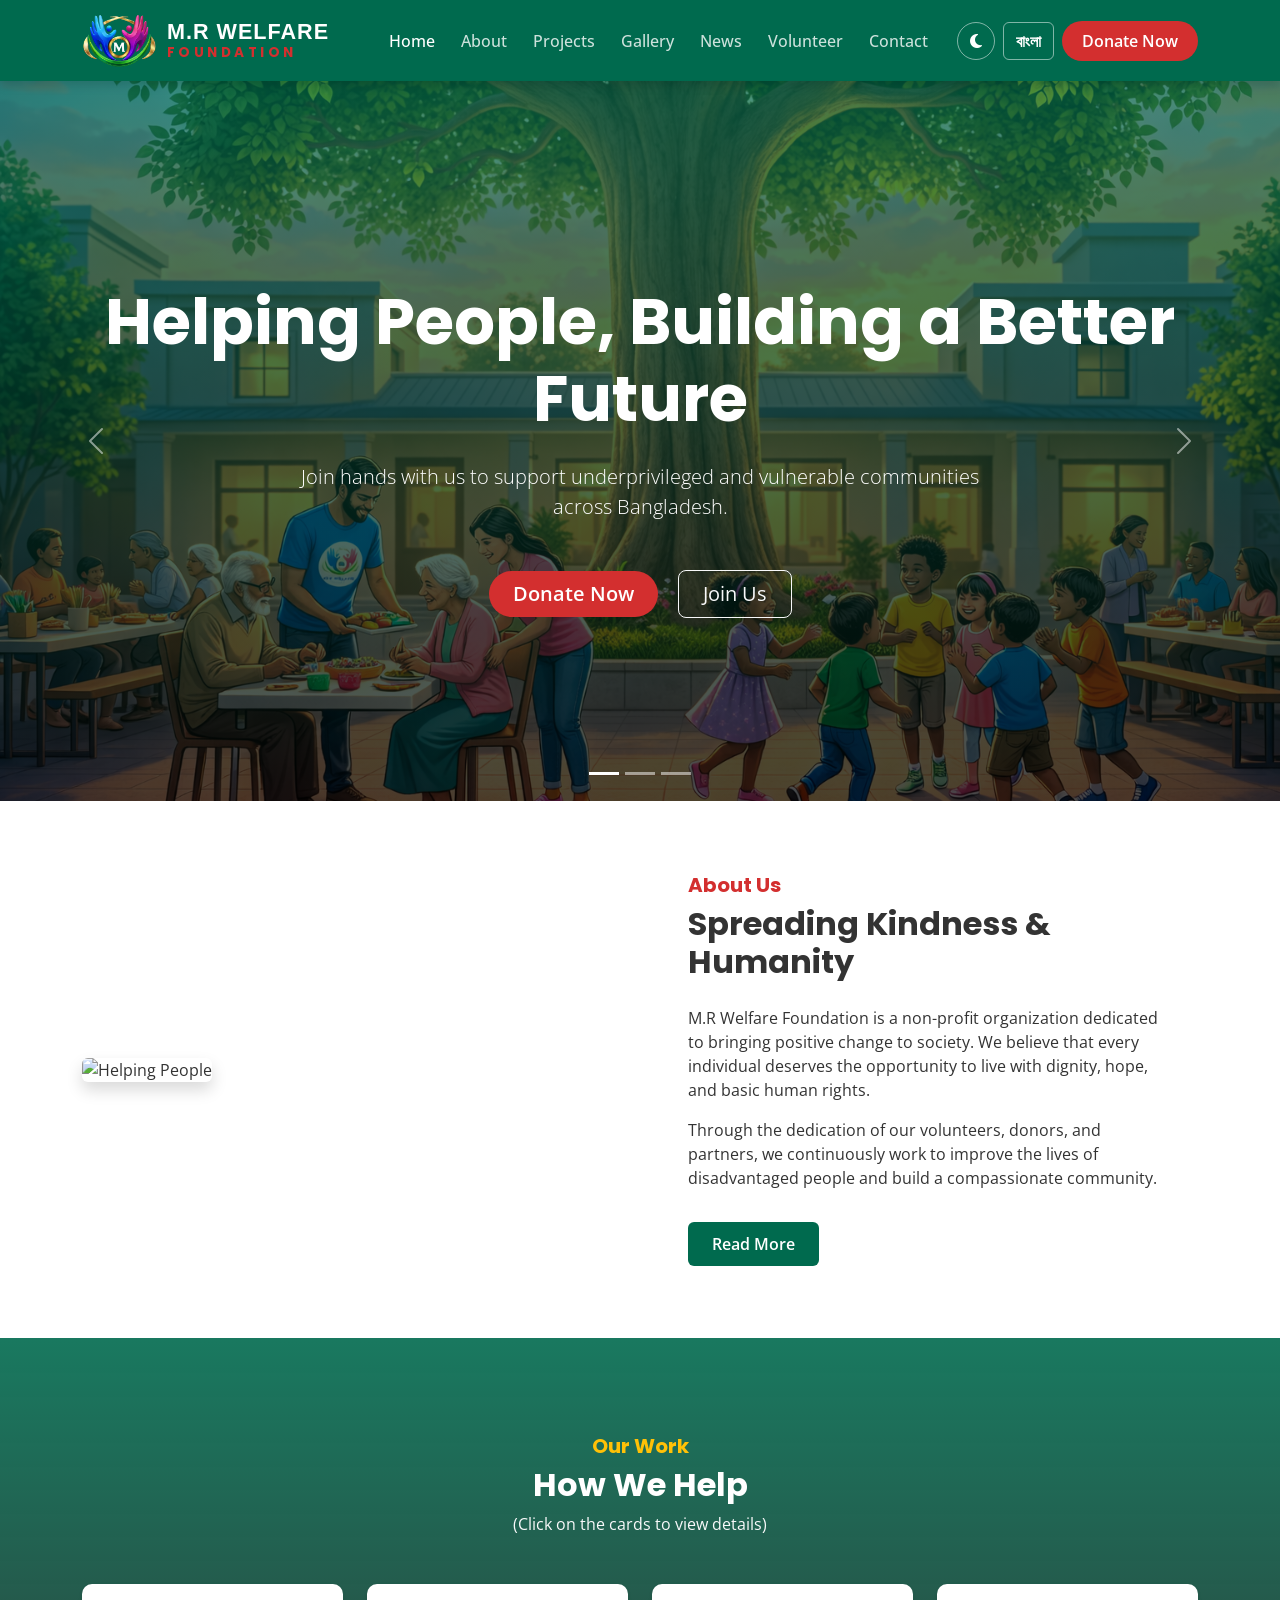
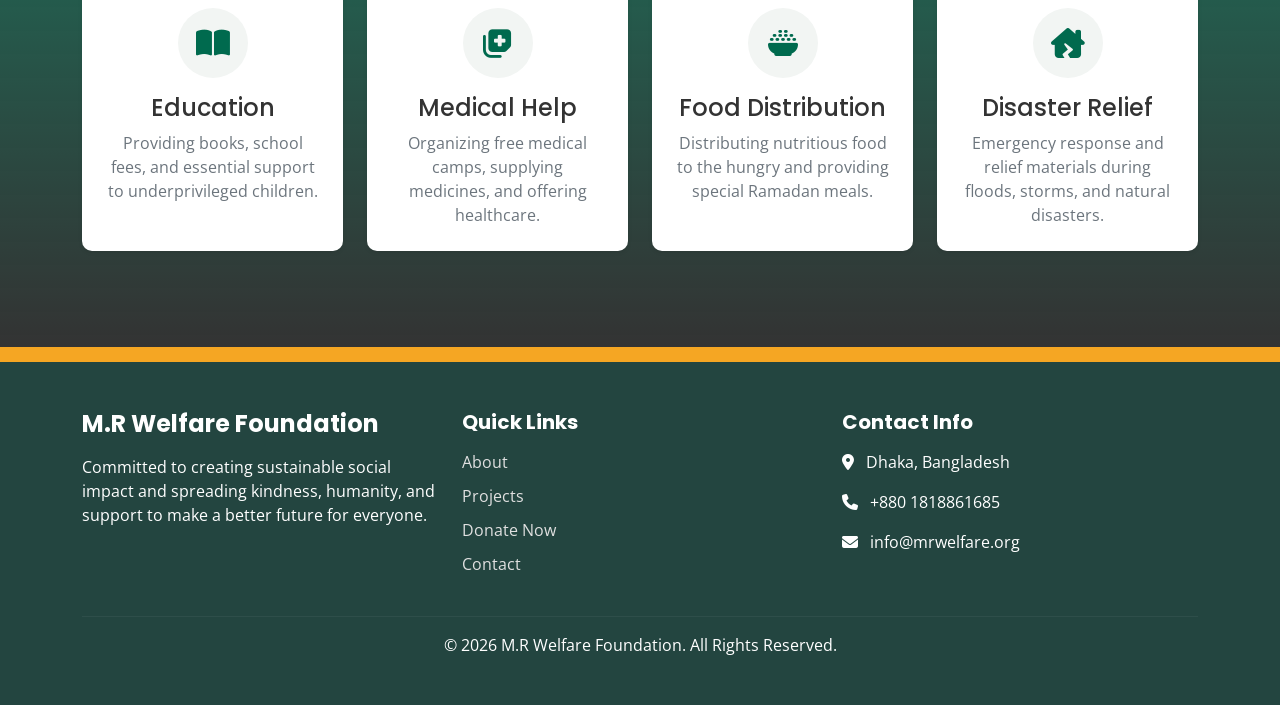
==== commit 2d2e7ebc: "Update website" ====
--- a/index.html
+++ b/index.html
@@ -5,6 +5,7 @@
     <meta charset="UTF-8">
     <meta name="viewport" content="width=device-width, initial-scale=1.0">
     <title>M.R Welfare Foundation | Home</title>
+    <link rel="icon" type="image/png" href="asstes/image/logo.png">
 
     <link
         href="https://fonts.googleapis.com/css2?family=Open+Sans:wght@300;400;600&family=Poppins:wght@400;500;600;700&family=Noto+Sans+Bengali:wght@400;500;600;700&display=swap"
@@ -143,51 +144,122 @@
         </div>
     </section>
 
-    <section class="services-section py-5 bg-light-alt theme-bg-alt">
-        <div class="container py-4">
+<section class="services-section py-5 position-relative" style="background: linear-gradient(rgba(0, 106, 78, 0.9), rgba(0, 0, 0, 0.8)), url('https://images.unsplash.com/photo-1469571486292-0ba58a3f068b?ixlib=rb-4.0.3&auto=format&fit=crop&w=1920&q=80') center/cover fixed;">
+        <div class="container py-5 position-relative z-1">
             <div class="text-center mb-5">
-                <h5 class="text-secondary-custom fw-bold" data-lang="work_tag">Our Work</h5>
-                <h2 class="text-primary-custom fw-bold theme-text" data-lang="work_title">How We Help</h2>
+                <h5 class="text-warning fw-bold" data-lang="work_tag">Our Work</h5>
+                <h2 class="text-white fw-bold" data-lang="work_title">How We Help</h2>
+                <p class="text-light mt-2" data-lang="work_click_hint">(Click on the cards to view details)</p>
             </div>
             <div class="row g-4">
+                
                 <div class="col-md-6 col-lg-3">
-                    <div class="card service-card h-100 text-center p-4 shadow-sm border-0 theme-card">
+                    <div class="card service-card h-100 text-center p-4 shadow-sm border-0 theme-card" data-bs-toggle="modal" data-bs-target="#eduModal" style="cursor: pointer;">
                         <div class="icon-box mx-auto mb-3"><i class="fa-solid fa-book-open"></i></div>
                         <h4 class="card-title text-primary-custom theme-text" data-lang="srv_edu_title">Education</h4>
-                        <p class="card-text text-muted theme-text-muted" data-lang="srv_edu_desc">Providing books,
-                            school fees, and essential support to underprivileged children.</p>
-                    </div>
-                </div>
+                        <p class="card-text text-muted theme-text-muted" data-lang="srv_edu_desc">Providing books, school fees, and essential support to underprivileged children.</p>
+                    </div>
+                </div>
+
                 <div class="col-md-6 col-lg-3">
-                    <div class="card service-card h-100 text-center p-4 shadow-sm border-0 theme-card">
+                    <div class="card service-card h-100 text-center p-4 shadow-sm border-0 theme-card" data-bs-toggle="modal" data-bs-target="#medModal" style="cursor: pointer;">
                         <div class="icon-box mx-auto mb-3"><i class="fa-solid fa-notes-medical"></i></div>
-                        <h4 class="card-title text-primary-custom theme-text" data-lang="srv_med_title">Medical Help
-                        </h4>
-                        <p class="card-text text-muted theme-text-muted" data-lang="srv_med_desc">Organizing free
-                            medical camps, supplying medicines, and offering healthcare.</p>
-                    </div>
-                </div>
+                        <h4 class="card-title text-primary-custom theme-text" data-lang="srv_med_title">Medical Help</h4>
+                        <p class="card-text text-muted theme-text-muted" data-lang="srv_med_desc">Organizing free medical camps, supplying medicines, and offering healthcare.</p>
+                    </div>
+                </div>
+
                 <div class="col-md-6 col-lg-3">
-                    <div class="card service-card h-100 text-center p-4 shadow-sm border-0 theme-card">
+                    <div class="card service-card h-100 text-center p-4 shadow-sm border-0 theme-card" data-bs-toggle="modal" data-bs-target="#foodModal" style="cursor: pointer;">
                         <div class="icon-box mx-auto mb-3"><i class="fa-solid fa-bowl-rice"></i></div>
-                        <h4 class="card-title text-primary-custom theme-text" data-lang="srv_food_title">Food
-                            Distribution</h4>
-                        <p class="card-text text-muted theme-text-muted" data-lang="srv_food_desc">Distributing
-                            nutritious food to the hungry and providing special Ramadan meals.</p>
-                    </div>
-                </div>
+                        <h4 class="card-title text-primary-custom theme-text" data-lang="srv_food_title">Food Distribution</h4>
+                        <p class="card-text text-muted theme-text-muted" data-lang="srv_food_desc">Distributing nutritious food to the hungry and providing special Ramadan meals.</p>
+                    </div>
+                </div>
+
                 <div class="col-md-6 col-lg-3">
-                    <div class="card service-card h-100 text-center p-4 shadow-sm border-0 theme-card">
+                    <div class="card service-card h-100 text-center p-4 shadow-sm border-0 theme-card" data-bs-toggle="modal" data-bs-target="#disasterModal" style="cursor: pointer;">
                         <div class="icon-box mx-auto mb-3"><i class="fa-solid fa-house-chimney-crack"></i></div>
-                        <h4 class="card-title text-primary-custom theme-text" data-lang="srv_disaster_title">Disaster
-                            Relief</h4>
-                        <p class="card-text text-muted theme-text-muted" data-lang="srv_disaster_desc">Emergency
-                            response and relief materials during floods, storms, and natural disasters.</p>
-                    </div>
-                </div>
+                        <h4 class="card-title text-primary-custom theme-text" data-lang="srv_disaster_title">Disaster Relief</h4>
+                        <p class="card-text text-muted theme-text-muted" data-lang="srv_disaster_desc">Emergency response and relief materials during floods, storms, and natural disasters.</p>
+                    </div>
+                </div>
+
             </div>
         </div>
     </section>
+
+    <div class="modal fade" id="eduModal" tabindex="-1" aria-hidden="true">
+        <div class="modal-dialog modal-dialog-centered modal-lg">
+            <div class="modal-content theme-bg border-0 shadow-lg">
+                <div class="modal-header border-bottom-0 pb-0">
+                    <h3 class="modal-title fw-bold text-primary-custom" data-lang="srv_edu_title">Education Support</h3>
+                    <button type="button" class="btn-close" data-bs-dismiss="modal" aria-label="Close"></button>
+                </div>
+                <div class="modal-body">
+                    <img src="https://images.unsplash.com/photo-1497633762265-9d179a990aa6?ixlib=rb-4.0.3&auto=format&fit=crop&w=800&q=80" class="img-fluid rounded-4 mb-4 w-100" style="height: 300px; object-fit: cover;" alt="Education">
+                    <p class="theme-text-muted fs-5" data-lang="modal_edu_detail">Every child deserves the right to education. Through this project, we provide free books, uniforms, school fees, and stationeries to children who cannot afford to go to school. Your support can help build a bright future for a child.</p>
+                </div>
+                <div class="modal-footer border-top-0 pt-0 justify-content-center">
+                    <a href="donation.html" class="btn btn-donate btn-lg px-5" data-lang="btn_donate_now">Donate Now</a>
+                </div>
+            </div>
+        </div>
+    </div>
+
+    <div class="modal fade" id="medModal" tabindex="-1" aria-hidden="true">
+        <div class="modal-dialog modal-dialog-centered modal-lg">
+            <div class="modal-content theme-bg border-0 shadow-lg">
+                <div class="modal-header border-bottom-0 pb-0">
+                    <h3 class="modal-title fw-bold text-primary-custom" data-lang="srv_med_title">Medical Help</h3>
+                    <button type="button" class="btn-close" data-bs-dismiss="modal" aria-label="Close"></button>
+                </div>
+                <div class="modal-body">
+                    <img src="https://images.unsplash.com/photo-1576091160399-112ba8d25d1d?ixlib=rb-4.0.3&auto=format&fit=crop&w=800&q=80" class="img-fluid rounded-4 mb-4 w-100" style="height: 300px; object-fit: cover;" alt="Medical">
+                    <p class="theme-text-muted fs-5" data-lang="modal_med_detail">Healthcare is a basic right, yet many die due to lack of treatment. We organize free health camps in rural areas, provide life-saving medicines, and sponsor surgeries for extremely poor patients. Stand with us to save lives.</p>
+                </div>
+                <div class="modal-footer border-top-0 pt-0 justify-content-center">
+                    <a href="donation.html" class="btn btn-donate btn-lg px-5" data-lang="btn_donate_now">Donate Now</a>
+                </div>
+            </div>
+        </div>
+    </div>
+
+    <div class="modal fade" id="foodModal" tabindex="-1" aria-hidden="true">
+        <div class="modal-dialog modal-dialog-centered modal-lg">
+            <div class="modal-content theme-bg border-0 shadow-lg">
+                <div class="modal-header border-bottom-0 pb-0">
+                    <h3 class="modal-title fw-bold text-primary-custom" data-lang="srv_food_title">Food Distribution</h3>
+                    <button type="button" class="btn-close" data-bs-dismiss="modal" aria-label="Close"></button>
+                </div>
+                <div class="modal-body">
+                    <img src="https://images.unsplash.com/photo-1488521787991-ed7bbaae773c?ixlib=rb-4.0.3&auto=format&fit=crop&w=800&q=80" class="img-fluid rounded-4 mb-4 w-100" style="height: 300px; object-fit: cover;" alt="Food">
+                    <p class="theme-text-muted fs-5" data-lang="modal_food_detail">No one should go to sleep hungry. We run daily food feeding programs for street children and destitute elderly people. During Ramadan, we provide month-long grocery packages to vulnerable families.</p>
+                </div>
+                <div class="modal-footer border-top-0 pt-0 justify-content-center">
+                    <a href="donation.html" class="btn btn-donate btn-lg px-5" data-lang="btn_donate_now">Donate Now</a>
+                </div>
+            </div>
+        </div>
+    </div>
+
+    <div class="modal fade" id="disasterModal" tabindex="-1" aria-hidden="true">
+        <div class="modal-dialog modal-dialog-centered modal-lg">
+            <div class="modal-content theme-bg border-0 shadow-lg">
+                <div class="modal-header border-bottom-0 pb-0">
+                    <h3 class="modal-title fw-bold text-primary-custom" data-lang="srv_disaster_title">Disaster Relief</h3>
+                    <button type="button" class="btn-close" data-bs-dismiss="modal" aria-label="Close"></button>
+                </div>
+                <div class="modal-body">
+                    <img src="https://images.unsplash.com/photo-1527636605051-93e18f2f2759?ixlib=rb-4.0.3&auto=format&fit=crop&w=800&q=80" class="img-fluid rounded-4 mb-4 w-100" style="height: 300px; object-fit: cover;" alt="Disaster">
+                    <p class="theme-text-muted fs-5" data-lang="modal_disaster_detail">Bangladesh is prone to natural calamities like floods and cyclones. Our emergency response team quickly reaches affected areas to provide safe drinking water, dry food, emergency shelters, and medical aid.</p>
+                </div>
+                <div class="modal-footer border-top-0 pt-0 justify-content-center">
+                    <a href="donation.html" class="btn btn-donate btn-lg px-5" data-lang="btn_donate_now">Donate Now</a>
+                </div>
+            </div>
+        </div>
+    </div>
  <div style="height: 15px; background-color: #F5A623; width: 100%;"></div>
     <footer class="footer py-5 text-white">
         <div class="container">
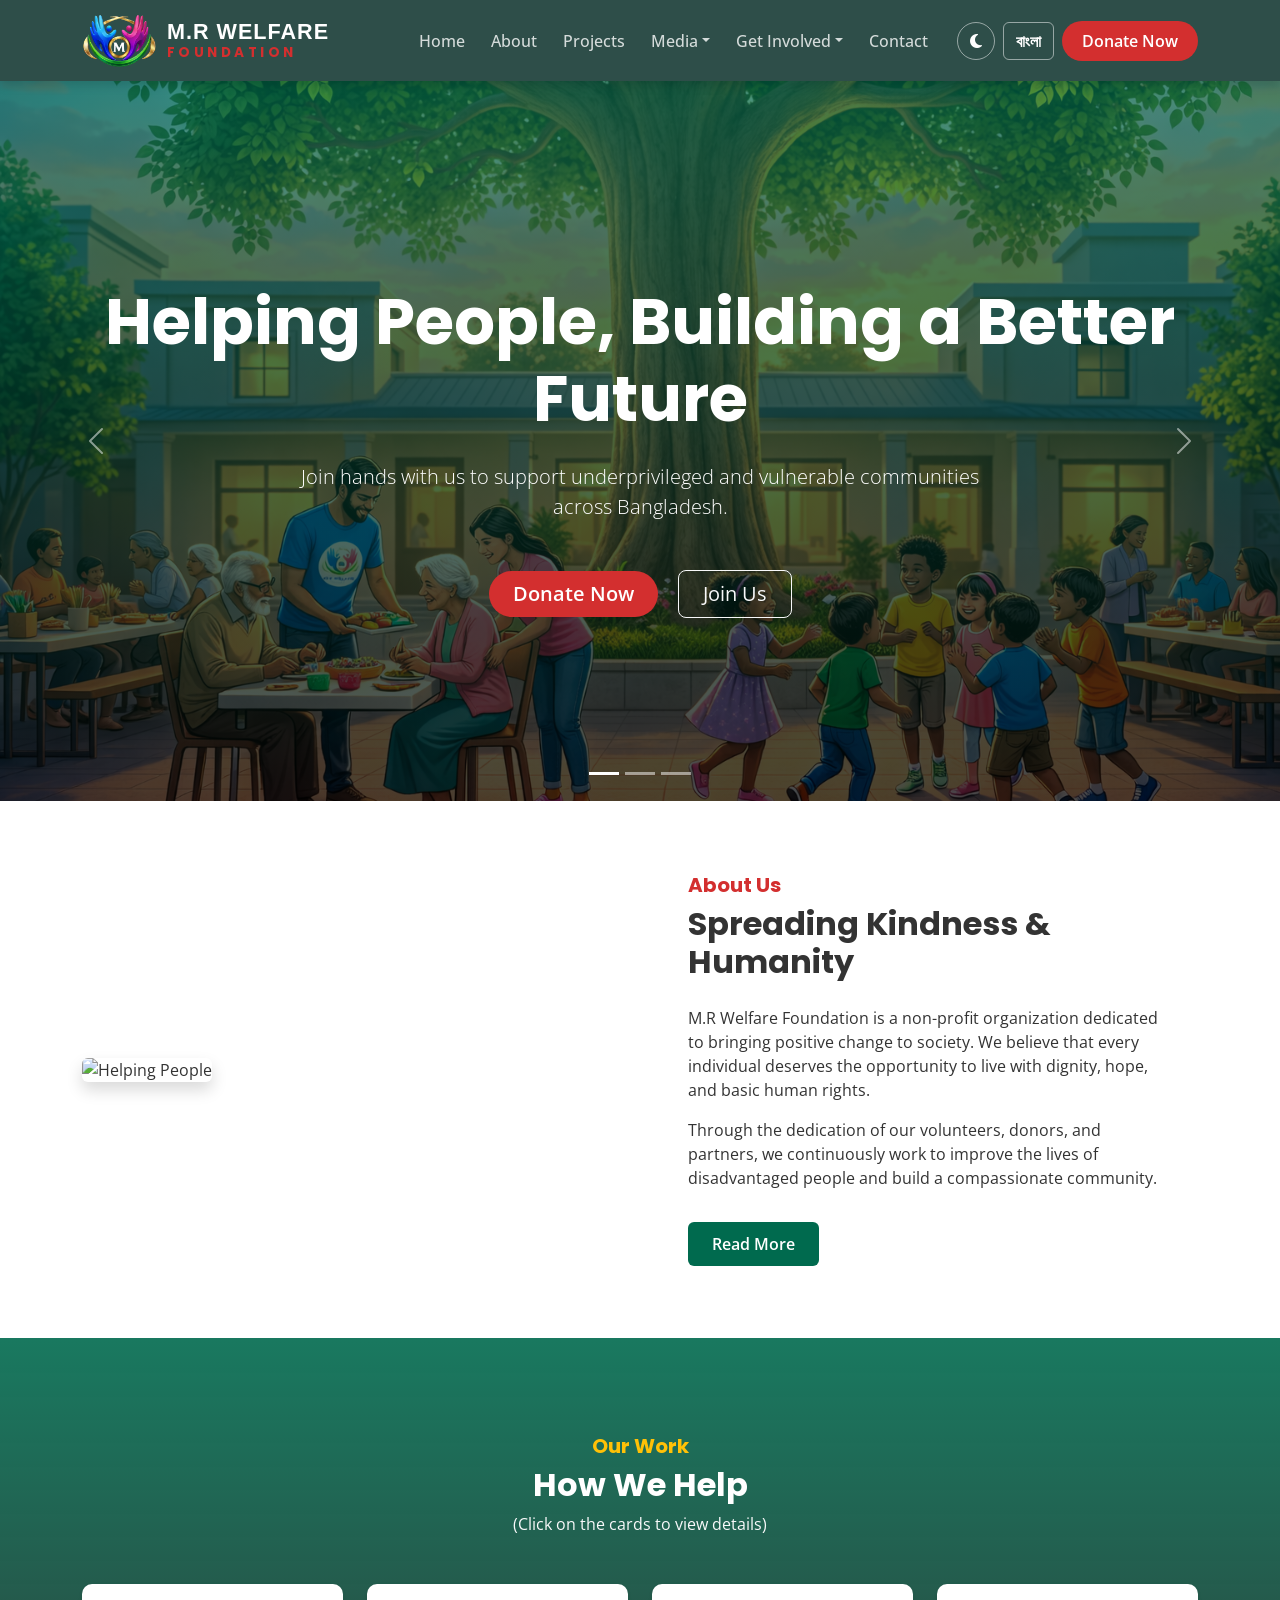
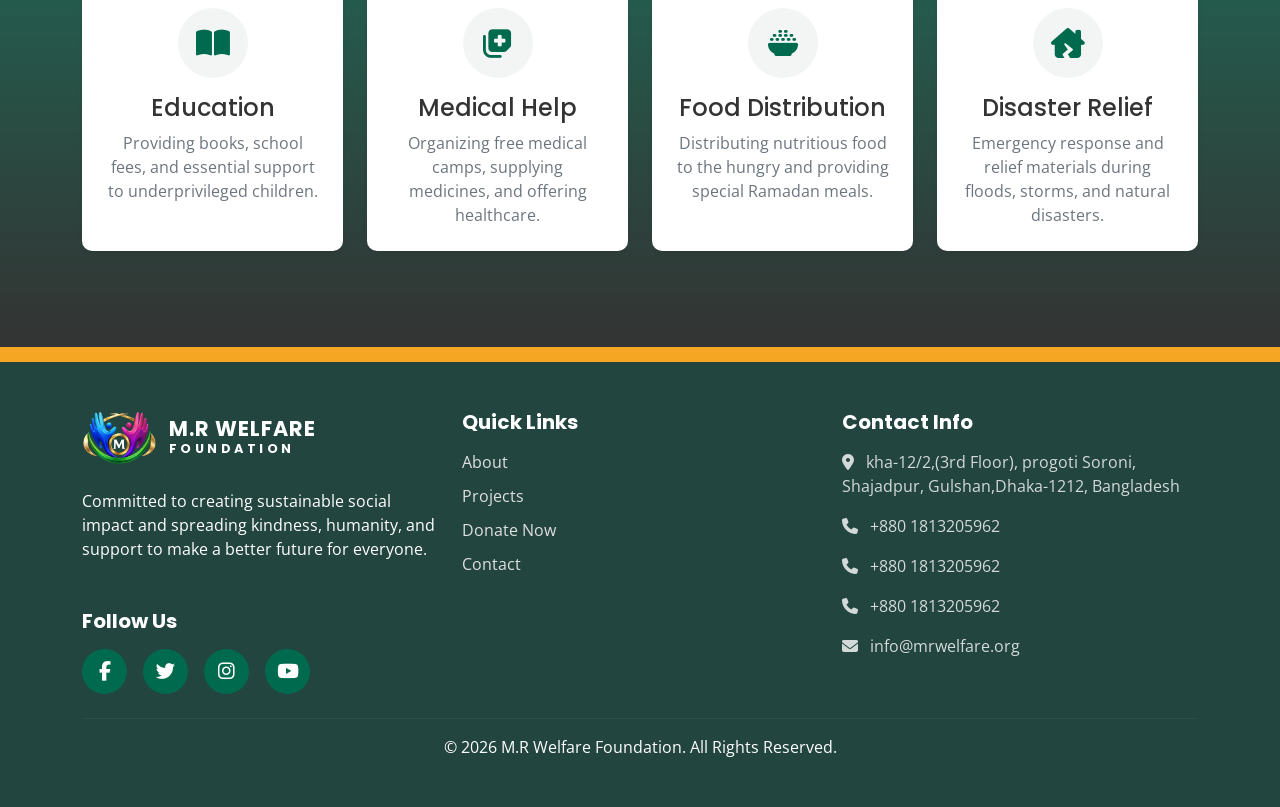
==== commit 06a36fa1: "update website" ====
--- a/index.html
+++ b/index.html
@@ -24,37 +24,44 @@
         <div class="container">
             <a class="navbar-brand custom-brand align-items-center" href="index.html">
                 <img class="nav-logo" src="asstes/image/logo.png" alt="Logo" title="M.R Welfare Foundation">
-                
                 <div class="brand-text-container d-flex flex-column justify-content-center">
                     <span class="brand-title text-white">M.R WELFARE</span>
                     <span class="brand-subtitle">FOUNDATION</span>
                 </div>
             </a>
 
-            <button class="navbar-toggler text-white" type="button" data-bs-toggle="collapse"
-                data-bs-target="#navbarNav">
-                <i class="fa-solid fa-bars text-white"></i>
+            <button class="navbar-toggler text-white border-0 shadow-none" type="button" data-bs-toggle="collapse" data-bs-target="#navbarNav">
+                <i class="fa-solid fa-bars fa-lg text-white"></i>
             </button>
+            
             <div class="collapse navbar-collapse" id="navbarNav">
                 <ul class="navbar-nav ms-auto align-items-center">
-                    <li class="nav-item"><a class="nav-link active" href="index.html" data-lang="nav_home">Home</a></li>
+                    <li class="nav-item"><a class="nav-link " href="index.html" data-lang="nav_home">Home</a></li>
                     <li class="nav-item"><a class="nav-link" href="about.html" data-lang="nav_about">About</a></li>
-                    <li class="nav-item"><a class="nav-link" href="projects.html" data-lang="nav_projects">Projects</a>
+                    <li class="nav-item"><a class="nav-link" href="projects.html" data-lang="nav_projects">Projects</a></li>
+                    
+                    <li class="nav-item dropdown custom-dropdown">
+                        <a class="nav-link dropdown-toggle" href="#" id="mediaDropdown" data-bs-toggle="dropdown" aria-expanded="false" data-lang="nav_media">Media</a>
+                        <ul class="dropdown-menu border-0 shadow-lg rounded-3">
+                            <li><a class="dropdown-item py-2" href="gallery.html" data-lang="nav_gallery"><i class="fa-regular fa-image me-2 text-secondary-custom"></i> Gallery</a></li>
+                            <li><a class="dropdown-item py-2" href="blog.html" data-lang=""><i class="fa-regular  text-secondary-custom"></i> News & Blog</a></li>
+                        </ul>
                     </li>
-                    <li class="nav-item"><a class="nav-link" href="gallery.html" data-lang="nav_gallery">Gallery</a>
+
+                    <li class="nav-item dropdown custom-dropdown">
+                        <a class="nav-link dropdown-toggle" href="#" id="involvedDropdown" data-bs-toggle="dropdown" aria-expanded="false" data-lang="nav_get_involved">Get Involved</a>
+                        <ul class="dropdown-menu border-0 shadow-lg rounded-3">
+                            <li><a class="dropdown-item py-2" href="volunteer.html" data-lang="nav_volunteer"><i class="fa-solid fa-hand-holding-heart me-2 text-secondary-custom"></i> Volunteer</a></li>
+                            <li><hr class="dropdown-divider"></li>
+                            <li><a class="dropdown-item py-2 fw-bold text-primary-custom" href="donation.html" data-lang="nav_donate"><i class="fa-solid fa-circle-dollar-to-slot me-2"></i> Donate Now</a></li>
+                        </ul>
                     </li>
-                    <li class="nav-item"><a class="nav-link" href="blog.html" data-lang="nav_blog">News</a></li>
-                    <li class="nav-item"><a class="nav-link" href="volunteer.html"
-                            data-lang="nav_volunteer">Volunteer</a></li>
-                    <li class="nav-item"><a class="nav-link" href="contact.html" data-lang="nav_contact">Contact</a>
-                    </li>
+
+                    <li class="nav-item"><a class="nav-link" href="contact.html" data-lang="nav_contact">Contact</a></li>
                 </ul>
 
-                <div class="d-flex align-items-center ms-lg-3 gap-2 mt-3 mt-lg-0">
-                    <button id="theme-toggle" class="btn btn-outline-light rounded-circle"
-                        title="Toggle Dark/Light Mode">
-                        <i class="fa-solid fa-moon"></i>
-                    </button>
+                <div class="d-flex align-items-center ms-lg-3 gap-2 mt-3 mt-lg-0 pb-3 pb-lg-0">
+                    <button id="theme-toggle" class="btn btn-outline-light rounded-circle" title="Toggle Dark/Light Mode"><i class="fa-solid fa-moon"></i></button>
                     <button id="lang-toggle" class="btn btn-outline-light fw-bold">বাংলা</button>
                     <a class="btn btn-donate" href="donation.html" data-lang="nav_donate">Donate Now</a>
                 </div>
@@ -62,49 +69,67 @@
         </div>
     </nav>
 
-<header id="heroCarousel" class="carousel slide carousel-fade" data-bs-ride="carousel" data-bs-pause="false">
+    
+
+    <header id="heroCarousel" class="carousel slide carousel-fade" data-bs-ride="carousel" data-bs-pause="false">
         <div class="carousel-indicators">
-            <button type="button" data-bs-target="#heroCarousel" data-bs-slide-to="0" class="active" aria-current="true" aria-label="Slide 1"></button>
+            <button type="button" data-bs-target="#heroCarousel" data-bs-slide-to="0" class="active" aria-current="true"
+                aria-label="Slide 1"></button>
             <button type="button" data-bs-target="#heroCarousel" data-bs-slide-to="1" aria-label="Slide 2"></button>
             <button type="button" data-bs-target="#heroCarousel" data-bs-slide-to="2" aria-label="Slide 3"></button>
         </div>
 
         <div class="carousel-inner">
             <div class="carousel-item active" data-bs-interval="4000">
-                <div class="slide-image" style="background-image: linear-gradient(rgba(0, 106, 78, 0.7), rgba(0, 0, 0, 0.7)), url('asstes/image/bacground.png');"></div>
+                <div class="slide-image"
+                    style="background-image: linear-gradient(rgba(0, 106, 78, 0.7), rgba(0, 0, 0, 0.7)), url('asstes/image/bacground.png');">
+                </div>
                 <div class="carousel-caption d-flex flex-column justify-content-center h-100">
                     <div class="container text-center">
-                        <h1 class="display-3 fw-bold text-white mb-4" data-lang="slide_1_title">Helping People, Building a Better Future</h1>
-                        <p class="lead text-white mb-5 mx-auto" style="max-width: 700px;" data-lang="slide_1_desc">Join hands with us to support underprivileged and vulnerable communities across Bangladesh.</p>
+                        <h1 class="display-3 fw-bold text-white mb-4" data-lang="slide_1_title">Helping People, Building
+                            a Better Future</h1>
+                        <p class="lead text-white mb-5 mx-auto" style="max-width: 700px;" data-lang="slide_1_desc">Join
+                            hands with us to support underprivileged and vulnerable communities across Bangladesh.</p>
                         <div class="hero-buttons">
-                            <a href="donation.html" class="btn btn-donate btn-lg me-md-3 px-4 py-2" data-lang="btn_donate_now">Donate Now</a>
-                            <a href="volunteer.html" class="btn btn-outline-light btn-lg px-4 py-2 mt-3 mt-md-0" data-lang="btn_join_us">Join Us</a>
+                            <a href="donation.html" class="btn btn-donate btn-lg me-md-3 px-4 py-2"
+                                data-lang="btn_donate_now">Donate Now</a>
+                            <a href="volunteer.html" class="btn btn-outline-light btn-lg px-4 py-2 mt-3 mt-md-0"
+                                data-lang="btn_join_us">Join Us</a>
                         </div>
                     </div>
                 </div>
             </div>
-            
+
             <div class="carousel-item" data-bs-interval="4000">
-                <div class="slide-image" style="background-image: linear-gradient(rgba(0, 106, 78, 0.7), rgba(0, 0, 0, 0.7)), url('https://images.unsplash.com/photo-1488521787991-ed7bbaae773c?ixlib=rb-4.0.3&auto=format&fit=crop&w=1920&q=80');"></div>
+                <div class="slide-image"
+                    style="background-image: linear-gradient(rgba(0, 106, 78, 0.7), rgba(0, 0, 0, 0.7)), url('https://images.unsplash.com/photo-1488521787991-ed7bbaae773c?ixlib=rb-4.0.3&auto=format&fit=crop&w=1920&q=80');">
+                </div>
                 <div class="carousel-caption d-flex flex-column justify-content-center h-100">
                     <div class="container text-center">
-                        <h1 class="display-3 fw-bold text-white mb-4" data-lang="slide_2_title">Zero Hunger Initiative</h1>
-                        <p class="lead text-white mb-5 mx-auto" style="max-width: 700px;" data-lang="slide_2_desc">We strive to ensure that no one goes to sleep on an empty stomach.</p>
+                        <h1 class="display-3 fw-bold text-white mb-4" data-lang="slide_2_title">Zero Hunger Initiative
+                        </h1>
+                        <p class="lead text-white mb-5 mx-auto" style="max-width: 700px;" data-lang="slide_2_desc">We
+                            strive to ensure that no one goes to sleep on an empty stomach.</p>
                         <div class="hero-buttons">
-                            <a href="projects.html" class="btn btn-donate btn-lg px-4 py-2" data-lang="btn_our_work">Our Work</a>
+                            <a href="projects.html" class="btn btn-donate btn-lg px-4 py-2" data-lang="btn_our_work">Our
+                                Work</a>
                         </div>
                     </div>
                 </div>
             </div>
 
             <div class="carousel-item" data-bs-interval="4000">
-                <div class="slide-image" style="background-image: linear-gradient(rgba(0, 106, 78, 0.7), rgba(0, 0, 0, 0.7)), url('https://images.unsplash.com/photo-1497633762265-9d179a990aa6?ixlib=rb-4.0.3&auto=format&fit=crop&w=1920&q=80');"></div>
+                <div class="slide-image"
+                    style="background-image: linear-gradient(rgba(0, 106, 78, 0.7), rgba(0, 0, 0, 0.7)), url('https://images.unsplash.com/photo-1497633762265-9d179a990aa6?ixlib=rb-4.0.3&auto=format&fit=crop&w=1920&q=80');">
+                </div>
                 <div class="carousel-caption d-flex flex-column justify-content-center h-100">
                     <div class="container text-center">
                         <h1 class="display-3 fw-bold text-white mb-4" data-lang="slide_3_title">Education for All</h1>
-                        <p class="lead text-white mb-5 mx-auto" style="max-width: 700px;" data-lang="slide_3_desc">Empowering the next generation through free education and learning materials.</p>
+                        <p class="lead text-white mb-5 mx-auto" style="max-width: 700px;" data-lang="slide_3_desc">
+                            Empowering the next generation through free education and learning materials.</p>
                         <div class="hero-buttons">
-                            <a href="donation.html" class="btn btn-donate btn-lg px-4 py-2" data-lang="btn_donate_now">Donate Now</a>
+                            <a href="donation.html" class="btn btn-donate btn-lg px-4 py-2"
+                                data-lang="btn_donate_now">Donate Now</a>
                         </div>
                     </div>
                 </div>
@@ -144,7 +169,8 @@
         </div>
     </section>
 
-<section class="services-section py-5 position-relative" style="background: linear-gradient(rgba(0, 106, 78, 0.9), rgba(0, 0, 0, 0.8)), url('https://images.unsplash.com/photo-1469571486292-0ba58a3f068b?ixlib=rb-4.0.3&auto=format&fit=crop&w=1920&q=80') center/cover fixed;">
+    <section class="services-section py-5 position-relative"
+        style="background: linear-gradient(rgba(0, 106, 78, 0.9), rgba(0, 0, 0, 0.8)), url('https://images.unsplash.com/photo-1469571486292-0ba58a3f068b?ixlib=rb-4.0.3&auto=format&fit=crop&w=1920&q=80') center/cover fixed;">
         <div class="container py-5 position-relative z-1">
             <div class="text-center mb-5">
                 <h5 class="text-warning fw-bold" data-lang="work_tag">Our Work</h5>
@@ -152,36 +178,47 @@
                 <p class="text-light mt-2" data-lang="work_click_hint">(Click on the cards to view details)</p>
             </div>
             <div class="row g-4">
-                
+
                 <div class="col-md-6 col-lg-3">
-                    <div class="card service-card h-100 text-center p-4 shadow-sm border-0 theme-card" data-bs-toggle="modal" data-bs-target="#eduModal" style="cursor: pointer;">
+                    <div class="card service-card h-100 text-center p-4 shadow-sm border-0 theme-card"
+                        data-bs-toggle="modal" data-bs-target="#eduModal" style="cursor: pointer;">
                         <div class="icon-box mx-auto mb-3"><i class="fa-solid fa-book-open"></i></div>
                         <h4 class="card-title text-primary-custom theme-text" data-lang="srv_edu_title">Education</h4>
-                        <p class="card-text text-muted theme-text-muted" data-lang="srv_edu_desc">Providing books, school fees, and essential support to underprivileged children.</p>
+                        <p class="card-text text-muted theme-text-muted" data-lang="srv_edu_desc">Providing books,
+                            school fees, and essential support to underprivileged children.</p>
                     </div>
                 </div>
 
                 <div class="col-md-6 col-lg-3">
-                    <div class="card service-card h-100 text-center p-4 shadow-sm border-0 theme-card" data-bs-toggle="modal" data-bs-target="#medModal" style="cursor: pointer;">
+                    <div class="card service-card h-100 text-center p-4 shadow-sm border-0 theme-card"
+                        data-bs-toggle="modal" data-bs-target="#medModal" style="cursor: pointer;">
                         <div class="icon-box mx-auto mb-3"><i class="fa-solid fa-notes-medical"></i></div>
-                        <h4 class="card-title text-primary-custom theme-text" data-lang="srv_med_title">Medical Help</h4>
-                        <p class="card-text text-muted theme-text-muted" data-lang="srv_med_desc">Organizing free medical camps, supplying medicines, and offering healthcare.</p>
+                        <h4 class="card-title text-primary-custom theme-text" data-lang="srv_med_title">Medical Help
+                        </h4>
+                        <p class="card-text text-muted theme-text-muted" data-lang="srv_med_desc">Organizing free
+                            medical camps, supplying medicines, and offering healthcare.</p>
                     </div>
                 </div>
 
                 <div class="col-md-6 col-lg-3">
-                    <div class="card service-card h-100 text-center p-4 shadow-sm border-0 theme-card" data-bs-toggle="modal" data-bs-target="#foodModal" style="cursor: pointer;">
+                    <div class="card service-card h-100 text-center p-4 shadow-sm border-0 theme-card"
+                        data-bs-toggle="modal" data-bs-target="#foodModal" style="cursor: pointer;">
                         <div class="icon-box mx-auto mb-3"><i class="fa-solid fa-bowl-rice"></i></div>
-                        <h4 class="card-title text-primary-custom theme-text" data-lang="srv_food_title">Food Distribution</h4>
-                        <p class="card-text text-muted theme-text-muted" data-lang="srv_food_desc">Distributing nutritious food to the hungry and providing special Ramadan meals.</p>
+                        <h4 class="card-title text-primary-custom theme-text" data-lang="srv_food_title">Food
+                            Distribution</h4>
+                        <p class="card-text text-muted theme-text-muted" data-lang="srv_food_desc">Distributing
+                            nutritious food to the hungry and providing special Ramadan meals.</p>
                     </div>
                 </div>
 
                 <div class="col-md-6 col-lg-3">
-                    <div class="card service-card h-100 text-center p-4 shadow-sm border-0 theme-card" data-bs-toggle="modal" data-bs-target="#disasterModal" style="cursor: pointer;">
+                    <div class="card service-card h-100 text-center p-4 shadow-sm border-0 theme-card"
+                        data-bs-toggle="modal" data-bs-target="#disasterModal" style="cursor: pointer;">
                         <div class="icon-box mx-auto mb-3"><i class="fa-solid fa-house-chimney-crack"></i></div>
-                        <h4 class="card-title text-primary-custom theme-text" data-lang="srv_disaster_title">Disaster Relief</h4>
-                        <p class="card-text text-muted theme-text-muted" data-lang="srv_disaster_desc">Emergency response and relief materials during floods, storms, and natural disasters.</p>
+                        <h4 class="card-title text-primary-custom theme-text" data-lang="srv_disaster_title">Disaster
+                            Relief</h4>
+                        <p class="card-text text-muted theme-text-muted" data-lang="srv_disaster_desc">Emergency
+                            response and relief materials during floods, storms, and natural disasters.</p>
                     </div>
                 </div>
 
@@ -197,8 +234,13 @@
                     <button type="button" class="btn-close" data-bs-dismiss="modal" aria-label="Close"></button>
                 </div>
                 <div class="modal-body">
-                    <img src="https://images.unsplash.com/photo-1497633762265-9d179a990aa6?ixlib=rb-4.0.3&auto=format&fit=crop&w=800&q=80" class="img-fluid rounded-4 mb-4 w-100" style="height: 300px; object-fit: cover;" alt="Education">
-                    <p class="theme-text-muted fs-5" data-lang="modal_edu_detail">Every child deserves the right to education. Through this project, we provide free books, uniforms, school fees, and stationeries to children who cannot afford to go to school. Your support can help build a bright future for a child.</p>
+                    <img src="https://images.unsplash.com/photo-1497633762265-9d179a990aa6?ixlib=rb-4.0.3&auto=format&fit=crop&w=800&q=80"
+                        class="img-fluid rounded-4 mb-4 w-100" style="height: 300px; object-fit: cover;"
+                        alt="Education">
+                    <p class="theme-text-muted fs-5" data-lang="modal_edu_detail">Every child deserves the right to
+                        education. Through this project, we provide free books, uniforms, school fees, and stationeries
+                        to children who cannot afford to go to school. Your support can help build a bright future for a
+                        child.</p>
                 </div>
                 <div class="modal-footer border-top-0 pt-0 justify-content-center">
                     <a href="donation.html" class="btn btn-donate btn-lg px-5" data-lang="btn_donate_now">Donate Now</a>
@@ -215,8 +257,11 @@
                     <button type="button" class="btn-close" data-bs-dismiss="modal" aria-label="Close"></button>
                 </div>
                 <div class="modal-body">
-                    <img src="https://images.unsplash.com/photo-1576091160399-112ba8d25d1d?ixlib=rb-4.0.3&auto=format&fit=crop&w=800&q=80" class="img-fluid rounded-4 mb-4 w-100" style="height: 300px; object-fit: cover;" alt="Medical">
-                    <p class="theme-text-muted fs-5" data-lang="modal_med_detail">Healthcare is a basic right, yet many die due to lack of treatment. We organize free health camps in rural areas, provide life-saving medicines, and sponsor surgeries for extremely poor patients. Stand with us to save lives.</p>
+                    <img src="https://images.unsplash.com/photo-1576091160399-112ba8d25d1d?ixlib=rb-4.0.3&auto=format&fit=crop&w=800&q=80"
+                        class="img-fluid rounded-4 mb-4 w-100" style="height: 300px; object-fit: cover;" alt="Medical">
+                    <p class="theme-text-muted fs-5" data-lang="modal_med_detail">Healthcare is a basic right, yet many
+                        die due to lack of treatment. We organize free health camps in rural areas, provide life-saving
+                        medicines, and sponsor surgeries for extremely poor patients. Stand with us to save lives.</p>
                 </div>
                 <div class="modal-footer border-top-0 pt-0 justify-content-center">
                     <a href="donation.html" class="btn btn-donate btn-lg px-5" data-lang="btn_donate_now">Donate Now</a>
@@ -229,12 +274,16 @@
         <div class="modal-dialog modal-dialog-centered modal-lg">
             <div class="modal-content theme-bg border-0 shadow-lg">
                 <div class="modal-header border-bottom-0 pb-0">
-                    <h3 class="modal-title fw-bold text-primary-custom" data-lang="srv_food_title">Food Distribution</h3>
+                    <h3 class="modal-title fw-bold text-primary-custom" data-lang="srv_food_title">Food Distribution
+                    </h3>
                     <button type="button" class="btn-close" data-bs-dismiss="modal" aria-label="Close"></button>
                 </div>
                 <div class="modal-body">
-                    <img src="https://images.unsplash.com/photo-1488521787991-ed7bbaae773c?ixlib=rb-4.0.3&auto=format&fit=crop&w=800&q=80" class="img-fluid rounded-4 mb-4 w-100" style="height: 300px; object-fit: cover;" alt="Food">
-                    <p class="theme-text-muted fs-5" data-lang="modal_food_detail">No one should go to sleep hungry. We run daily food feeding programs for street children and destitute elderly people. During Ramadan, we provide month-long grocery packages to vulnerable families.</p>
+                    <img src="https://images.unsplash.com/photo-1488521787991-ed7bbaae773c?ixlib=rb-4.0.3&auto=format&fit=crop&w=800&q=80"
+                        class="img-fluid rounded-4 mb-4 w-100" style="height: 300px; object-fit: cover;" alt="Food">
+                    <p class="theme-text-muted fs-5" data-lang="modal_food_detail">No one should go to sleep hungry. We
+                        run daily food feeding programs for street children and destitute elderly people. During
+                        Ramadan, we provide month-long grocery packages to vulnerable families.</p>
                 </div>
                 <div class="modal-footer border-top-0 pt-0 justify-content-center">
                     <a href="donation.html" class="btn btn-donate btn-lg px-5" data-lang="btn_donate_now">Donate Now</a>
@@ -247,12 +296,16 @@
         <div class="modal-dialog modal-dialog-centered modal-lg">
             <div class="modal-content theme-bg border-0 shadow-lg">
                 <div class="modal-header border-bottom-0 pb-0">
-                    <h3 class="modal-title fw-bold text-primary-custom" data-lang="srv_disaster_title">Disaster Relief</h3>
+                    <h3 class="modal-title fw-bold text-primary-custom" data-lang="srv_disaster_title">Disaster Relief
+                    </h3>
                     <button type="button" class="btn-close" data-bs-dismiss="modal" aria-label="Close"></button>
                 </div>
                 <div class="modal-body">
-                    <img src="https://images.unsplash.com/photo-1527636605051-93e18f2f2759?ixlib=rb-4.0.3&auto=format&fit=crop&w=800&q=80" class="img-fluid rounded-4 mb-4 w-100" style="height: 300px; object-fit: cover;" alt="Disaster">
-                    <p class="theme-text-muted fs-5" data-lang="modal_disaster_detail">Bangladesh is prone to natural calamities like floods and cyclones. Our emergency response team quickly reaches affected areas to provide safe drinking water, dry food, emergency shelters, and medical aid.</p>
+                    <img src="https://images.unsplash.com/photo-1527636605051-93e18f2f2759?ixlib=rb-4.0.3&auto=format&fit=crop&w=800&q=80"
+                        class="img-fluid rounded-4 mb-4 w-100" style="height: 300px; object-fit: cover;" alt="Disaster">
+                    <p class="theme-text-muted fs-5" data-lang="modal_disaster_detail">Bangladesh is prone to natural
+                        calamities like floods and cyclones. Our emergency response team quickly reaches affected areas
+                        to provide safe drinking water, dry food, emergency shelters, and medical aid.</p>
                 </div>
                 <div class="modal-footer border-top-0 pt-0 justify-content-center">
                     <a href="donation.html" class="btn btn-donate btn-lg px-5" data-lang="btn_donate_now">Donate Now</a>
@@ -260,14 +313,28 @@
             </div>
         </div>
     </div>
- <div style="height: 15px; background-color: #F5A623; width: 100%;"></div>
+    <div style="height: 15px; background-color: #F5A623; width: 100%;"></div>
     <footer class="footer py-5 text-white">
         <div class="container">
             <div class="row g-4">
                 <div class="col-lg-4">
-                    <h4 class="fw-bold mb-3" data-lang="footer_title">M.R Welfare Foundation</h4>
+                    <a href="index.html" class="d-flex align-items-center text-decoration-none mb-4">
+                        <img src="asstes/image/logo.png" alt="Logo" style="height: 55px; width: auto; object-fit: contain; margin-right: 12px;">
+                        <div class="d-flex flex-column justify-content-center">
+                            <span class="text-white fw-bold" style="font-size: 1.3rem; letter-spacing: 1px; font-family: var(--font-heading); line-height: 1;">M.R WELFARE</span>
+                            <span style="color: var(--accent-red); font-size: 0.8rem; font-weight: 700; letter-spacing: 3.5px; font-family: var(--font-heading); line-height: 1; margin-top: 4px;">FOUNDATION</span>
+                        </div>
+                    </a>
+                   
                     <p class="text-light" data-lang="footer_desc">Committed to creating sustainable social impact and
                         spreading kindness, humanity, and support to make a better future for everyone.</p>
+                    <h5 class="fw-bold theme-text mt-5 mb-3" data-lang="contact_social">Follow Us</h5>
+                    <div class="d-flex gap-3">
+                        <a href="#" class="social-icon-btn"><i class="fa-brands fa-facebook-f"></i></a>
+                        <a href="#" class="social-icon-btn"><i class="fa-brands fa-twitter"></i></a>
+                        <a href="#" class="social-icon-btn"><i class="fa-brands fa-instagram"></i></a>
+                        <a href="#" class="social-icon-btn"><i class="fa-brands fa-youtube"></i></a>
+                    </div>
                 </div>
                 <div class="col-lg-4">
                     <h5 class="fw-bold mb-3" data-lang="footer_quick_links">Quick Links</h5>
@@ -280,10 +347,16 @@
                 </div>
                 <div class="col-lg-4">
                     <h5 class="fw-bold mb-3" data-lang="footer_contact_info">Contact Info</h5>
-                    <p><i class="fa-solid fa-location-dot me-2"></i> <span data-lang="footer_address">Dhaka,
-                            Bangladesh</span></p>
-                    <p><i class="fa-solid fa-phone me-2"></i> <span data-lang="footer_phone">+880 1818861685</span></p>
-                    <p><i class="fa-solid fa-envelope me-2"></i> <span
+                    <p style="opacity: 0.8;"><i class="fa-solid fa-location-dot me-2"></i> <span
+                            data-lang="footer_address"> kha-12/2,(3rd Floor), progoti Soroni, Shajadpur,
+                            Gulshan,Dhaka-1212, Bangladesh</span></p>
+                    <p style="opacity: 0.8;"><i class="fa-solid fa-phone me-2"></i> <span data-lang="footer_phone">+880
+                            1818861685</span></p>
+                    <p style="opacity: 0.8;"><i class="fa-solid fa-phone me-2"></i> <span data-lang="footer_phone">+880
+                            1714962854</span></p>
+                    <p style="opacity: 0.8;"><i class="fa-solid fa-phone me-2"></i> <span data-lang="footer_phone">+880
+                            1813205962</span></p>
+                    <p style="opacity: 0.8;"><i class="fa-solid fa-envelope me-2"></i> <span
                             data-lang="footer_email">info@mrwelfare.org</span></p>
                 </div>
             </div>
--- a/asstes/css/style.css
+++ b/asstes/css/style.css
@@ -105,11 +105,11 @@
    4. HEADER, NAVBAR & BRAND
 ========================================= */
 .custom-navbar {
-    background-color: var(--primary-green);
+    background-color: rgba(35, 69, 64, 0.95) !important;
     padding: 8px 0 !important;
     box-shadow: 0 4px 10px rgba(0,0,0,0.15);
     z-index: 1030; 
-    position: sticky; /* এটি ন্যাভবারকে লাফাতে দেবে না */
+    position: sticky; 
     top: 0;
 }
 
@@ -188,7 +188,7 @@
     background-size: cover;
     background-position: center;
     background-repeat: no-repeat;
-    animation: zoomEffect 10s infinite alternate; /* একটি সুন্দর জুম এনিমেশন */
+    animation: zoomEffect 10s infinite alternate; 
 }
 
 @keyframes zoomEffect {
@@ -319,8 +319,84 @@
     border: 1px solid #333;
     box-shadow: 0 10px 40px rgba(0,0,0,0.5);
 }
-
-
+/* =========================================
+   MISSION & VISION IMAGE CARDS (FIXED)
+========================================= */
+.mission-vision-card {
+    min-height: 400px; /* কার্ডের ন্যূনতম উচ্চতা */
+    background-size: cover !important;
+    background-position: center !important;
+    background-repeat: no-repeat !important;
+    background-color: #2c3e50; /* যদি কোনো কারণে ছবি লোড না হয়, তবে এই সুন্দর কালারটি দেখাবে */
+    transition: transform 0.4s ease;
+}
+.mission-vision-card:hover {
+    transform: translateY(-8px);
+}
+
+/* ওভারলে এখন পুরো কার্ড জুড়ে থাকবে */
+.card-overlay {
+    position: absolute;
+    top: 0; left: 0; right: 0; bottom: 0;
+    background: linear-gradient(to bottom, rgba(0,0,0,0.1) 0%, rgba(0,0,0,0.85) 100%);
+    transition: background 0.4s ease;
+    z-index: 1; /* ওভারলেকে নিচে রাখা হলো */
+}
+
+/* কার্ডে মাউস রাখলে ওভারলের রঙ সবুজ হবে */
+.mission-vision-card:hover .card-overlay {
+    background: linear-gradient(to bottom, rgba(0, 106, 78, 0.4) 0%, rgba(0, 106, 78, 0.95) 100%);
+}
+
+/* লেখা এবং বাটনগুলো যেন ওভারলের ওপরে থাকে */
+.card-content {
+    position: relative;
+    z-index: 2; 
+}
+/* =========================================
+   TEAM CARD STYLES (With Image Hover Zoom)
+========================================= */
+.team-card {
+    transition: transform 0.3s ease, box-shadow 0.3s ease;
+    overflow: hidden; /* জুম হওয়ার সময় ছবি যেন কার্ডের বাইরে না যায় */
+}
+
+/* কার্ডে মাউস রাখলে কার্ড একটু উপরে উঠবে এবং শ্যাডো বাড়বে */
+.team-card:hover {
+    transform: translateY(-10px);
+    box-shadow: 0 15px 35px rgba(0,0,0,0.1) !important;
+}
+
+/* ছবির জন্য ট্রানজিশন সেট করা */
+.team-card img {
+    transition: transform 0.5s ease; /* জুম হওয়াটা স্মুথ করবে */
+}
+
+/* কার্ডে মাউস রাখলে ভেতরের ছবিটি হালকা জুম হবে */
+.team-card:hover img {
+    transform: scale(1.08); /* ছবিটিকে ৮% বড় করবে */
+}
+
+.social-icon {
+    width: 36px; height: 36px;
+    display: flex; align-items: center; justify-content: center;
+    border-radius: 50%;
+    background-color: rgba(0,0,0,0.05);
+    color: var(--text-color);
+    transition: 0.3s;
+    text-decoration: none;
+}
+.social-icon:hover {
+    background-color: var(--primary-green);
+    color: #fff !important;
+    transform: translateY(-3px);
+}
+
+/* Dark Mode fixes for Team */
+body.dark-mode .timeline-item::after { background-color: #242424; }
+body.dark-mode .team-card:hover { box-shadow: 0 15px 35px rgba(0,0,0,0.5) !important; }
+body.dark-mode .social-icon { background-color: rgba(255,255,255,0.08); color: #e0e0e0; }
+body.dark-mode .social-icon:hover { background-color: var(--primary-green); color: #fff; }
 /* =========================================
    7. PROJECTS PAGE STYLES
 ========================================= */
@@ -355,7 +431,10 @@
 .btn-outline-primary-custom:hover { background-color: var(--primary-green); color: #fff; }
 body.dark-mode .btn-outline-primary-custom { color: #fff; border-color: #fff; }
 body.dark-mode .btn-outline-primary-custom:hover { background-color: var(--primary-green); border-color: var(--primary-green); }
-
+/* Dark Mode Close Button Fix for Modals */
+body.dark-mode .btn-close {
+    filter: invert(1) grayscale(100%) brightness(200%);
+}
 
 /* =========================================
    8. DONATION PAGE STYLES
@@ -481,6 +560,100 @@
    12. RESPONSIVE DESIGN (Media Queries)
 ========================================= */
 /* Tablet & Small Desktops */
+/* =========================================
+   PERFECT DROPDOWN & MOBILE MENU FIXES
+========================================= */
+/* Active Menu Text Color (যেই পেজে আছেন সেটি লাল হবে) */
+.custom-navbar .nav-link.active {
+    color: var(--accent-red) !important;
+    font-weight: bold;
+}
+/* --- Desktop Hover Logic (মাউস রাখলে খুলবে এবং সরবে না) --- */
+@media (min-width: 992px) {
+    .custom-dropdown:hover .dropdown-menu {
+        display: block;
+        opacity: 1;
+        visibility: visible;
+        transform: translateY(0);
+    }
+    .custom-dropdown .dropdown-menu {
+        display: block;
+        opacity: 0;
+        visibility: hidden;
+        transform: translateY(15px);
+        transition: all 0.3s ease-in-out;
+        margin-top: 0; 
+    }
+    /* এটি একটি অদৃশ্য ব্রিজ (Bridge) তৈরি করবে। 
+       ফলে মাউস মেনু থেকে ড্রপডাউনে নেওয়ার সময় মাঝখানের গ্যাপে পড়ে মেনু বন্ধ হয়ে যাবে না। */
+    .custom-dropdown::after {
+        content: '';
+        position: absolute;
+        top: 100%;
+        left: 0;
+        width: 100%;
+        height: 15px;
+        background: transparent;
+    }
+}
+
+/* --- Dropdown Item Styles (সাদা ও পরিষ্কার ডিজাইন) --- */
+.dropdown-menu {
+    background-color: #ffffff; /* ড্রপডাউন সাদা থাকবে */
+    padding: 10px 0;
+}
+.dropdown-item {
+    color: #333333;
+    font-weight: 500;
+    transition: 0.2s ease;
+}
+.dropdown-item:hover {
+   background-color: rgba(211, 47, 47, 0.08) !important; /* হোভার করলে হালকা সবুজ হবে */
+    color: var(--accent-red) !important;;
+    transform: translateX(6px); /* ডানে একটু সরে যাবে */
+}
+
+/* --- Mobile Menu Fixes (মোবাইলের ভাঙা ডিজাইন এবং স্ক্রলবার ফিক্স) --- */
+@media (max-width: 991px) {
+    .navbar-collapse {
+        background-color: var(--main-bg); /* মোবাইলে মেনু খুললে ব্যাকগ্রাউন্ড সাদা হবে */
+        border-radius: 12px;
+        padding: 15px 20px;
+        margin-top: 15px;
+        box-shadow: 0 10px 30px rgba(0,0,0,0.15);
+        max-height: 80vh; 
+        overflow-y: auto; /* এক্সট্রা বাজে স্ক্রলবার সরিয়ে পরিষ্কার স্ক্রল দেওয়া হলো */
+        overflow-x: hidden;
+    }
+    
+    /* মোবাইলে লেখার কালার ফিক্স */
+    .custom-navbar .nav-link {
+        color: var(--text-color) !important; 
+        padding: 12px 0;
+        border-bottom: 1px solid rgba(0,0,0,0.05);
+    }
+    .custom-navbar .nav-link:hover, .custom-navbar .nav-link.active {
+        color: var(--primary-green) !important;
+    }
+
+    /* মোবাইলে ড্রপডাউনের ভেতরের ডিজাইন */
+    .dropdown-menu {
+        border: none;
+        background-color: #f8f9fa; /* মোবাইলে ড্রপডাউন হালকা ধূসর/সাদা থাকবে */
+        margin-left: 10px;
+        border-left: 2px solid var(--primary-green);
+        box-shadow: none !important;
+    }
+    .dropdown-item:hover {
+        transform: none; /* মোবাইলে হোভার অ্যানিমেশন বন্ধ */
+    }
+    
+}
+
+
+/* --- Dark Mode Support for Dropdown --- */
+
+
 @media (max-width: 991px) {
     .navbar-collapse {
         background-color: var(--primary-green);
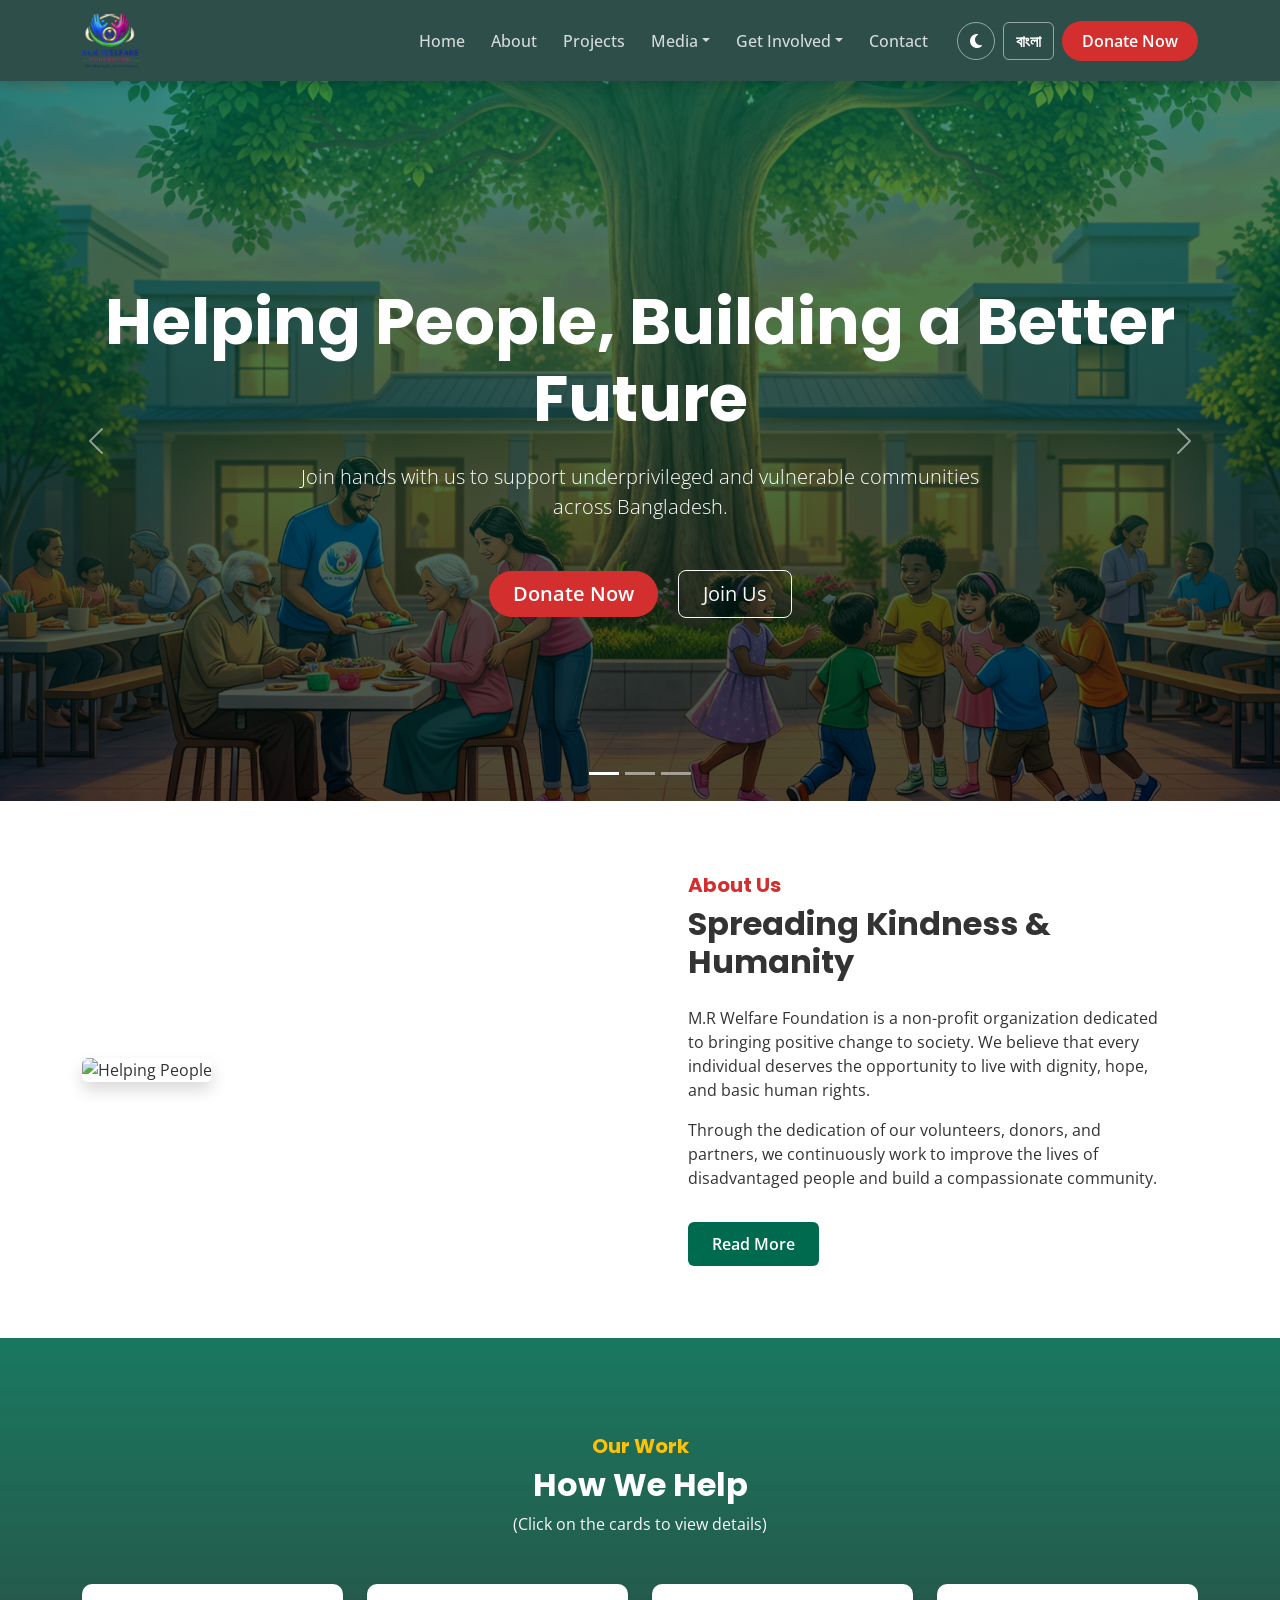
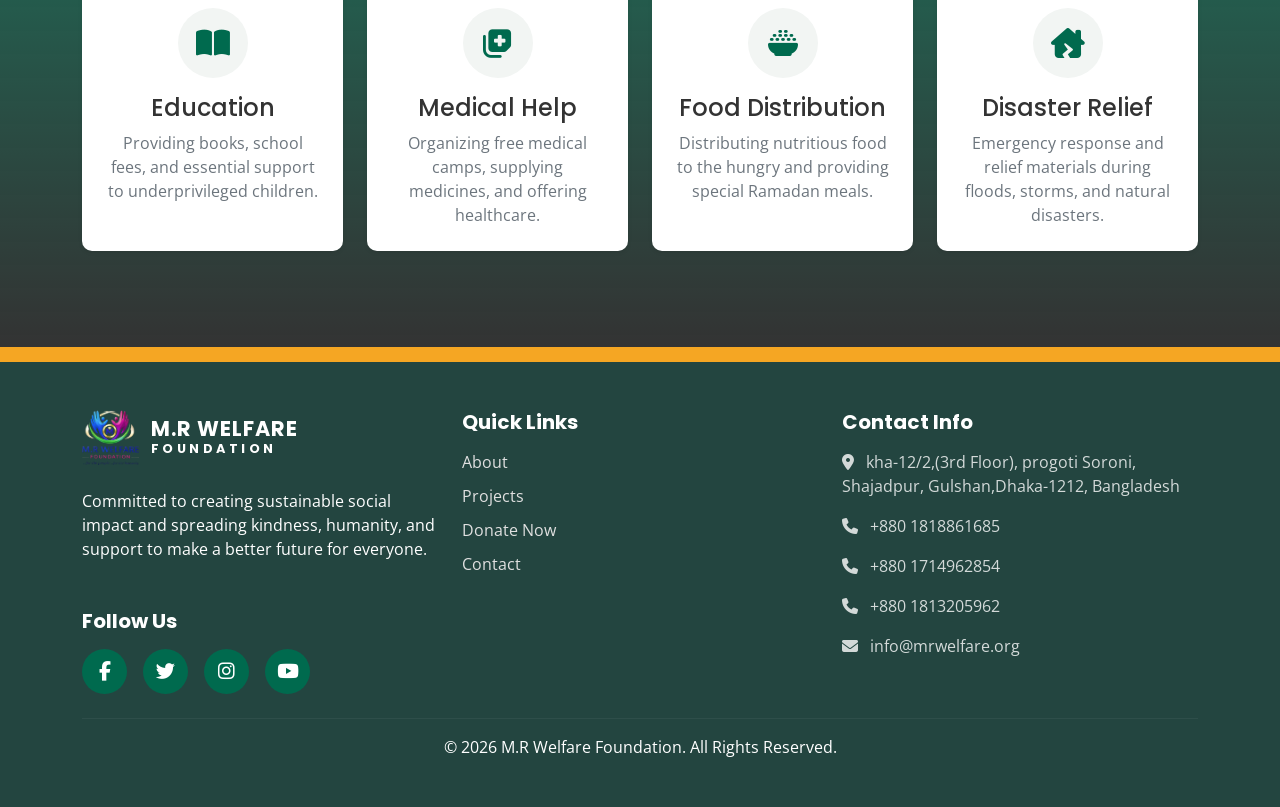
==== commit e40ede2b: "update website" ====
--- a/index.html
+++ b/index.html
@@ -19,49 +19,78 @@
 </head>
 
 <body>
-
-<nav class="navbar navbar-expand-lg sticky-top custom-navbar">
+    <div id="preloader" class="preloader-container d-flex justify-content-center align-items-center">
+        <div class="preloader-content position-relative">
+            <img src="asstes/image/logom.png" alt="Logo"
+                class="preloader-logo position-absolute top-50 start-50 translate-middle">
+
+            <svg class="circular-text" viewBox="0 0 100 100">
+                <defs>
+                    <path id="circlePath" d="M 50, 50 m -40, 0 a 40,40 0 1,1 80,0 a 40,40 0 1,1 -80,0" />
+                </defs>
+                <text class="loading-text" fill="var(--primary-green)">
+                    <textPath xlink:href="#circlePath" data-lang="preloader_text">
+                        M.R WELFARE FOUNDATION • M.R WELFARE FOUNDATION •
+                    </textPath>
+                </text>
+            </svg>
+        </div>
+    </div>
+    <nav class="navbar navbar-expand-lg sticky-top custom-navbar">
         <div class="container">
             <a class="navbar-brand custom-brand align-items-center" href="index.html">
-                <img class="nav-logo" src="asstes/image/logo.png" alt="Logo" title="M.R Welfare Foundation">
+                <img class="nav-logo" src="asstes/image/logom.png" alt="Logo" title="M.R Welfare Foundation">
                 <div class="brand-text-container d-flex flex-column justify-content-center">
-                    <span class="brand-title text-white">M.R WELFARE</span>
-                    <span class="brand-subtitle">FOUNDATION</span>
+
                 </div>
             </a>
 
-            <button class="navbar-toggler text-white border-0 shadow-none" type="button" data-bs-toggle="collapse" data-bs-target="#navbarNav">
+            <button class="navbar-toggler text-white border-0 shadow-none" type="button" data-bs-toggle="collapse"
+                data-bs-target="#navbarNav">
                 <i class="fa-solid fa-bars fa-lg text-white"></i>
             </button>
-            
+
             <div class="collapse navbar-collapse" id="navbarNav">
                 <ul class="navbar-nav ms-auto align-items-center">
                     <li class="nav-item"><a class="nav-link " href="index.html" data-lang="nav_home">Home</a></li>
                     <li class="nav-item"><a class="nav-link" href="about.html" data-lang="nav_about">About</a></li>
-                    <li class="nav-item"><a class="nav-link" href="projects.html" data-lang="nav_projects">Projects</a></li>
-                    
+                    <li class="nav-item"><a class="nav-link" href="projects.html" data-lang="nav_projects">Projects</a>
+                    </li>
+
                     <li class="nav-item dropdown custom-dropdown">
-                        <a class="nav-link dropdown-toggle" href="#" id="mediaDropdown" data-bs-toggle="dropdown" aria-expanded="false" data-lang="nav_media">Media</a>
+                        <a class="nav-link dropdown-toggle" href="#" id="mediaDropdown" data-bs-toggle="dropdown"
+                            aria-expanded="false" data-lang="nav_media">Media</a>
                         <ul class="dropdown-menu border-0 shadow-lg rounded-3">
-                            <li><a class="dropdown-item py-2" href="gallery.html" data-lang="nav_gallery"><i class="fa-regular fa-image me-2 text-secondary-custom"></i> Gallery</a></li>
-                            <li><a class="dropdown-item py-2" href="blog.html" data-lang=""><i class="fa-regular  text-secondary-custom"></i> News & Blog</a></li>
+                            <li><a class="dropdown-item py-2" href="gallery.html" data-lang="nav_gallery"><i
+                                        class="fa-regular fa-image me-2 text-secondary-custom"></i> Gallery</a></li>
+                            <li><a class="dropdown-item py-2" href="blog.html" data-lang=""><i
+                                        class="fa-regular  text-secondary-custom"></i> News & Blog</a></li>
                         </ul>
                     </li>
 
                     <li class="nav-item dropdown custom-dropdown">
-                        <a class="nav-link dropdown-toggle" href="#" id="involvedDropdown" data-bs-toggle="dropdown" aria-expanded="false" data-lang="nav_get_involved">Get Involved</a>
+                        <a class="nav-link dropdown-toggle" href="#" id="involvedDropdown" data-bs-toggle="dropdown"
+                            aria-expanded="false" data-lang="nav_get_involved">Get Involved</a>
                         <ul class="dropdown-menu border-0 shadow-lg rounded-3">
-                            <li><a class="dropdown-item py-2" href="volunteer.html" data-lang="nav_volunteer"><i class="fa-solid fa-hand-holding-heart me-2 text-secondary-custom"></i> Volunteer</a></li>
-                            <li><hr class="dropdown-divider"></li>
-                            <li><a class="dropdown-item py-2 fw-bold text-primary-custom" href="donation.html" data-lang="nav_donate"><i class="fa-solid fa-circle-dollar-to-slot me-2"></i> Donate Now</a></li>
+                            <li><a class="dropdown-item py-2" href="volunteer.html" data-lang="nav_volunteer"><i
+                                        class="fa-solid fa-hand-holding-heart me-2 text-secondary-custom"></i>
+                                    Volunteer</a></li>
+                            <li>
+                                <hr class="dropdown-divider">
+                            </li>
+                            <li><a class="dropdown-item py-2 fw-bold text-primary-custom" href="donation.html"
+                                    data-lang="nav_donate"><i class="fa-solid fa-circle-dollar-to-slot me-2"></i> Donate
+                                    Now</a></li>
                         </ul>
                     </li>
 
-                    <li class="nav-item"><a class="nav-link" href="contact.html" data-lang="nav_contact">Contact</a></li>
+                    <li class="nav-item"><a class="nav-link" href="contact.html" data-lang="nav_contact">Contact</a>
+                    </li>
                 </ul>
 
                 <div class="d-flex align-items-center ms-lg-3 gap-2 mt-3 mt-lg-0 pb-3 pb-lg-0">
-                    <button id="theme-toggle" class="btn btn-outline-light rounded-circle" title="Toggle Dark/Light Mode"><i class="fa-solid fa-moon"></i></button>
+                    <button id="theme-toggle" class="btn btn-outline-light rounded-circle"
+                        title="Toggle Dark/Light Mode"><i class="fa-solid fa-moon"></i></button>
                     <button id="lang-toggle" class="btn btn-outline-light fw-bold">বাংলা</button>
                     <a class="btn btn-donate" href="donation.html" data-lang="nav_donate">Donate Now</a>
                 </div>
@@ -69,7 +98,7 @@
         </div>
     </nav>
 
-    
+
 
     <header id="heroCarousel" class="carousel slide carousel-fade" data-bs-ride="carousel" data-bs-pause="false">
         <div class="carousel-indicators">
@@ -319,13 +348,17 @@
             <div class="row g-4">
                 <div class="col-lg-4">
                     <a href="index.html" class="d-flex align-items-center text-decoration-none mb-4">
-                        <img src="asstes/image/logo.png" alt="Logo" style="height: 55px; width: auto; object-fit: contain; margin-right: 12px;">
+                        <img src="asstes/image/logom.png" alt="Logo"
+                            style="height: 55px; width: auto; object-fit: contain; margin-right: 12px;">
                         <div class="d-flex flex-column justify-content-center">
-                            <span class="text-white fw-bold" style="font-size: 1.3rem; letter-spacing: 1px; font-family: var(--font-heading); line-height: 1;">M.R WELFARE</span>
-                            <span style="color: var(--accent-red); font-size: 0.8rem; font-weight: 700; letter-spacing: 3.5px; font-family: var(--font-heading); line-height: 1; margin-top: 4px;">FOUNDATION</span>
+                            <span class="text-white fw-bold"
+                                style="font-size: 1.3rem; letter-spacing: 1px; font-family: var(--font-heading); line-height: 1;">M.R
+                                WELFARE</span>
+                            <span
+                                style="color: var(--accent-red); font-size: 0.8rem; font-weight: 700; letter-spacing: 3.5px; font-family: var(--font-heading); line-height: 1; margin-top: 4px;">FOUNDATION</span>
                         </div>
                     </a>
-                   
+
                     <p class="text-light" data-lang="footer_desc">Committed to creating sustainable social impact and
                         spreading kindness, humanity, and support to make a better future for everyone.</p>
                     <h5 class="fw-bold theme-text mt-5 mb-3" data-lang="contact_social">Follow Us</h5>
@@ -350,12 +383,17 @@
                     <p style="opacity: 0.8;"><i class="fa-solid fa-location-dot me-2"></i> <span
                             data-lang="footer_address"> kha-12/2,(3rd Floor), progoti Soroni, Shajadpur,
                             Gulshan,Dhaka-1212, Bangladesh</span></p>
-                    <p style="opacity: 0.8;"><i class="fa-solid fa-phone me-2"></i> <span data-lang="footer_phone">+880
+
+                    <p style="opacity: 0.8;"><i class="fa-solid fa-phone me-2"></i> <span
+                            data-lang="footer_phone_1">+880
                             1818861685</span></p>
-                    <p style="opacity: 0.8;"><i class="fa-solid fa-phone me-2"></i> <span data-lang="footer_phone">+880
+                    <p style="opacity: 0.8;"><i class="fa-solid fa-phone me-2"></i> <span
+                            data-lang="footer_phone_2">+880
                             1714962854</span></p>
-                    <p style="opacity: 0.8;"><i class="fa-solid fa-phone me-2"></i> <span data-lang="footer_phone">+880
+                    <p style="opacity: 0.8;"><i class="fa-solid fa-phone me-2"></i> <span
+                            data-lang="footer_phone_3">+880
                             1813205962</span></p>
+
                     <p style="opacity: 0.8;"><i class="fa-solid fa-envelope me-2"></i> <span
                             data-lang="footer_email">info@mrwelfare.org</span></p>
                 </div>
--- a/asstes/css/style.css
+++ b/asstes/css/style.css
@@ -23,6 +23,115 @@
     --font-body: 'Open Sans', sans-serif;
     --font-bangla: 'Noto Sans Bengali', sans-serif;
 }
+/* =========================================
+   CIRCULAR TEXT PRELOADER STYLES
+========================================= */
+#preloader {
+    position: fixed;
+    top: 0;
+    left: 0;
+    width: 100%;
+    height: 100vh;
+    background-color: var(--main-bg); /* থিমের ব্যাকগ্রাউন্ড কালার */
+    z-index: 99999;
+    transition: opacity 0.6s ease, visibility 0.6s ease;
+}
+
+/* ডার্ক মোডের জন্য প্রিলোডার ব্যাকগ্রাউন্ড কালো হবে */
+body.dark-mode #preloader {
+    background-color: #121212;
+}
+
+/* প্রিলোডার কন্টেইনারের সাইজ */
+/* প্রিলোডারের মূল বক্স (বর্ডারটি স্থির থাকবে) */
+/* প্রিলোডারের মূল বক্স (৬ ভাগের লাল-সবুজ বর্ডার) */
+.preloader-content {
+    width: 250px; 
+    height: 250px;
+    border-radius: 50%;
+    position: relative;
+    padding: 10px; 
+    /* বর্ডার মুছে ফেলে conic-gradient দেওয়া হলো (৬০ ডিগ্রি করে ৬ ভাগ) */
+    background: conic-gradient(
+        var(--accent-red) 0deg 60deg, 
+        var(--primary-green) 60deg 120deg, 
+        var(--accent-red) 120deg 180deg, 
+        var(--primary-green) 180deg 240deg, 
+        var(--accent-red) 240deg 300deg, 
+        var(--primary-green) 300deg 360deg
+    );
+}
+
+/* মাঝখানের অংশটুকু ঢেকে দিয়ে বর্ডারের মতো লুক তৈরি করা */
+.preloader-content::before {
+    content: '';
+    position: absolute;
+    top: 6px; /* এই 6px হলো বর্ডারের পুরুত্ব (মোটা)। চাইলে বাড়াতে/কমাতে পারেন */
+    left: 6px;
+    right: 6px;
+    bottom: 6px;
+    background-color: var(--main-bg); /* ভেতরের অংশ সাদা/থিমের কালার করে দেওয়া হলো */
+    border-radius: 50%;
+    z-index: 1; /* এটি লেখার নিচে থাকবে */
+}
+
+/* ডার্ক মোডের জন্য ভেতরের অংশ কালো হবে */
+body.dark-mode .preloader-content::before {
+    background-color: #121212;
+}
+
+/* গোলবৃত্তাকার লেখা (যাতে এটি বর্ডারের ওপরে দেখা যায়) */
+.circular-text {
+    width: 100%;
+    height: 100%;
+    position: absolute;
+    top: 0;
+    left: 0;
+    z-index: 10; /* লেখাটি যেন ঢেকে না যায় তাই z-index বাড়ানো হলো */
+    animation: spinText 10s linear infinite; 
+}
+
+/* লোগোর সাইজ ও পজিশন */
+.preloader-logo {
+    width: 150px; /* লোগোর সাইজ */
+    height: auto;
+    z-index: 10;
+}
+
+/* গোলবৃত্তাকার লেখা (Circular Text) SVG */
+/* =========================================
+   CIRCULAR TEXT BORDER STYLES
+========================================= */
+/* গোলবৃত্তাকার লেখা (শুধু এই লেখাটি ঘুরবে) */
+.circular-text {
+    width: 100%;
+    height: 100%;
+    position: absolute;
+    top: 0;
+    left: 0;
+    animation: spinText 10s linear infinite; /* শুধু লেখাটি ঘুরবে */
+}
+
+/* গোলবৃত্তাকার লেখার স্টাইল */
+.loading-text {
+    font-size: 8px; /* লেখার সাইজ */
+    font-weight: bold;
+    letter-spacing: 3px;
+    text-transform: uppercase;
+    font-family: var(--font-heading);
+}
+
+/* লেখা ঘোরার অ্যানিমেশন (Spin Animation) */
+@keyframes spinText {
+    from { transform: rotate(0deg); }
+    to { transform: rotate(360deg); }
+}
+
+/* পেজ লোড হয়ে গেলে প্রিলোডার লুকানোর ক্লাস */
+.preloader-hidden {
+    opacity: 0 !important;
+    visibility: hidden !important;
+}
 
 /* --- Dark Mode Variables --- */
 body.dark-mode {
@@ -129,24 +238,9 @@
     transition: 0.3s ease;
 }
 
-.brand-title {
-    font-size: 1.35rem; 
-    font-weight: 800;
-    letter-spacing: 1px;
-    font-family: var(--font-heading);
-    line-height: 1;
-    color: #ffffff;
-}
-
-.brand-subtitle {
-    color: var(--accent-red);
-    font-size: 0.85rem;
-    font-weight: 700;
-    letter-spacing: 3.5px; 
-    font-family: var(--font-heading);
-    line-height: 1;
-    margin-top: 3px;
-}
+
+
+
 
 /* Nav Links & Toggles */
 .custom-navbar .nav-link {
@@ -320,38 +414,50 @@
     box-shadow: 0 10px 40px rgba(0,0,0,0.5);
 }
 /* =========================================
-   MISSION & VISION IMAGE CARDS (FIXED)
+   MISSION & VISION BOTTOM TEXT CARDS
 ========================================= */
 .mission-vision-card {
-    min-height: 400px; /* কার্ডের ন্যূনতম উচ্চতা */
+    min-height: 350px;
     background-size: cover !important;
     background-position: center !important;
-    background-repeat: no-repeat !important;
-    background-color: #2c3e50; /* যদি কোনো কারণে ছবি লোড না হয়, তবে এই সুন্দর কালারটি দেখাবে */
+    background-color: #2c3e50;
     transition: transform 0.4s ease;
-}
+    cursor: pointer; /* কার্ডে মাউস নিলে কার্সর পয়েন্টার হবে */
+}
+
 .mission-vision-card:hover {
     transform: translateY(-8px);
 }
 
-/* ওভারলে এখন পুরো কার্ড জুড়ে থাকবে */
-.card-overlay {
+/* ওভারলে এখন শুধু নিচ থেকে উপরের দিকে অল্প উঠবে (Gradual Fade) */
+.card-overlay-bottom {
     position: absolute;
-    top: 0; left: 0; right: 0; bottom: 0;
-    background: linear-gradient(to bottom, rgba(0,0,0,0.1) 0%, rgba(0,0,0,0.85) 100%);
-    transition: background 0.4s ease;
-    z-index: 1; /* ওভারলেকে নিচে রাখা হলো */
-}
-
-/* কার্ডে মাউস রাখলে ওভারলের রঙ সবুজ হবে */
-.mission-vision-card:hover .card-overlay {
-    background: linear-gradient(to bottom, rgba(0, 106, 78, 0.4) 0%, rgba(0, 106, 78, 0.95) 100%);
-}
-
-/* লেখা এবং বাটনগুলো যেন ওভারলের ওপরে থাকে */
+    bottom: 0; left: 0; right: 0;
+    height: 70%; /* কার্ডের নিচের ৭০% অংশে শ্যাডো থাকবে, ওপরের ৩০% পরিষ্কার থাকবে */
+    background: linear-gradient(to top, rgba(0,0,0,0.9) 0%, rgba(0,0,0,0.5) 50%, rgba(0,0,0,0) 100%);
+    transition: height 0.4s ease, background 0.4s ease;
+    z-index: 1;
+}
+
+/* হোভার করলে ওভারলে আরেকটু ওপরে উঠবে এবং হালকা সবুজ হবে */
+.mission-vision-card:hover .card-overlay-bottom {
+    height: 85%;
+    background: linear-gradient(to top, rgba(0, 106, 78, 0.95) 0%, rgba(0, 106, 78, 0.6) 50%, rgba(0,0,0,0) 100%);
+}
+
 .card-content {
-    position: relative;
-    z-index: 2; 
+    z-index: 2;
+}
+
+/* ডানদিকের গোল বাটনটির অ্যানিমেশন */
+.read-more-btn {
+    border: none;
+    box-shadow: 0 4px 10px rgba(0,0,0,0.3);
+}
+
+.mission-vision-card:hover .read-more-btn {
+    transform: translateX(-5px); /* হোভার করলে বাটনটি একটু বাম দিকে নড়ে উঠবে */
+    box-shadow: 0 6px 15px rgba(0,0,0,0.5);
 }
 /* =========================================
    TEAM CARD STYLES (With Image Hover Zoom)
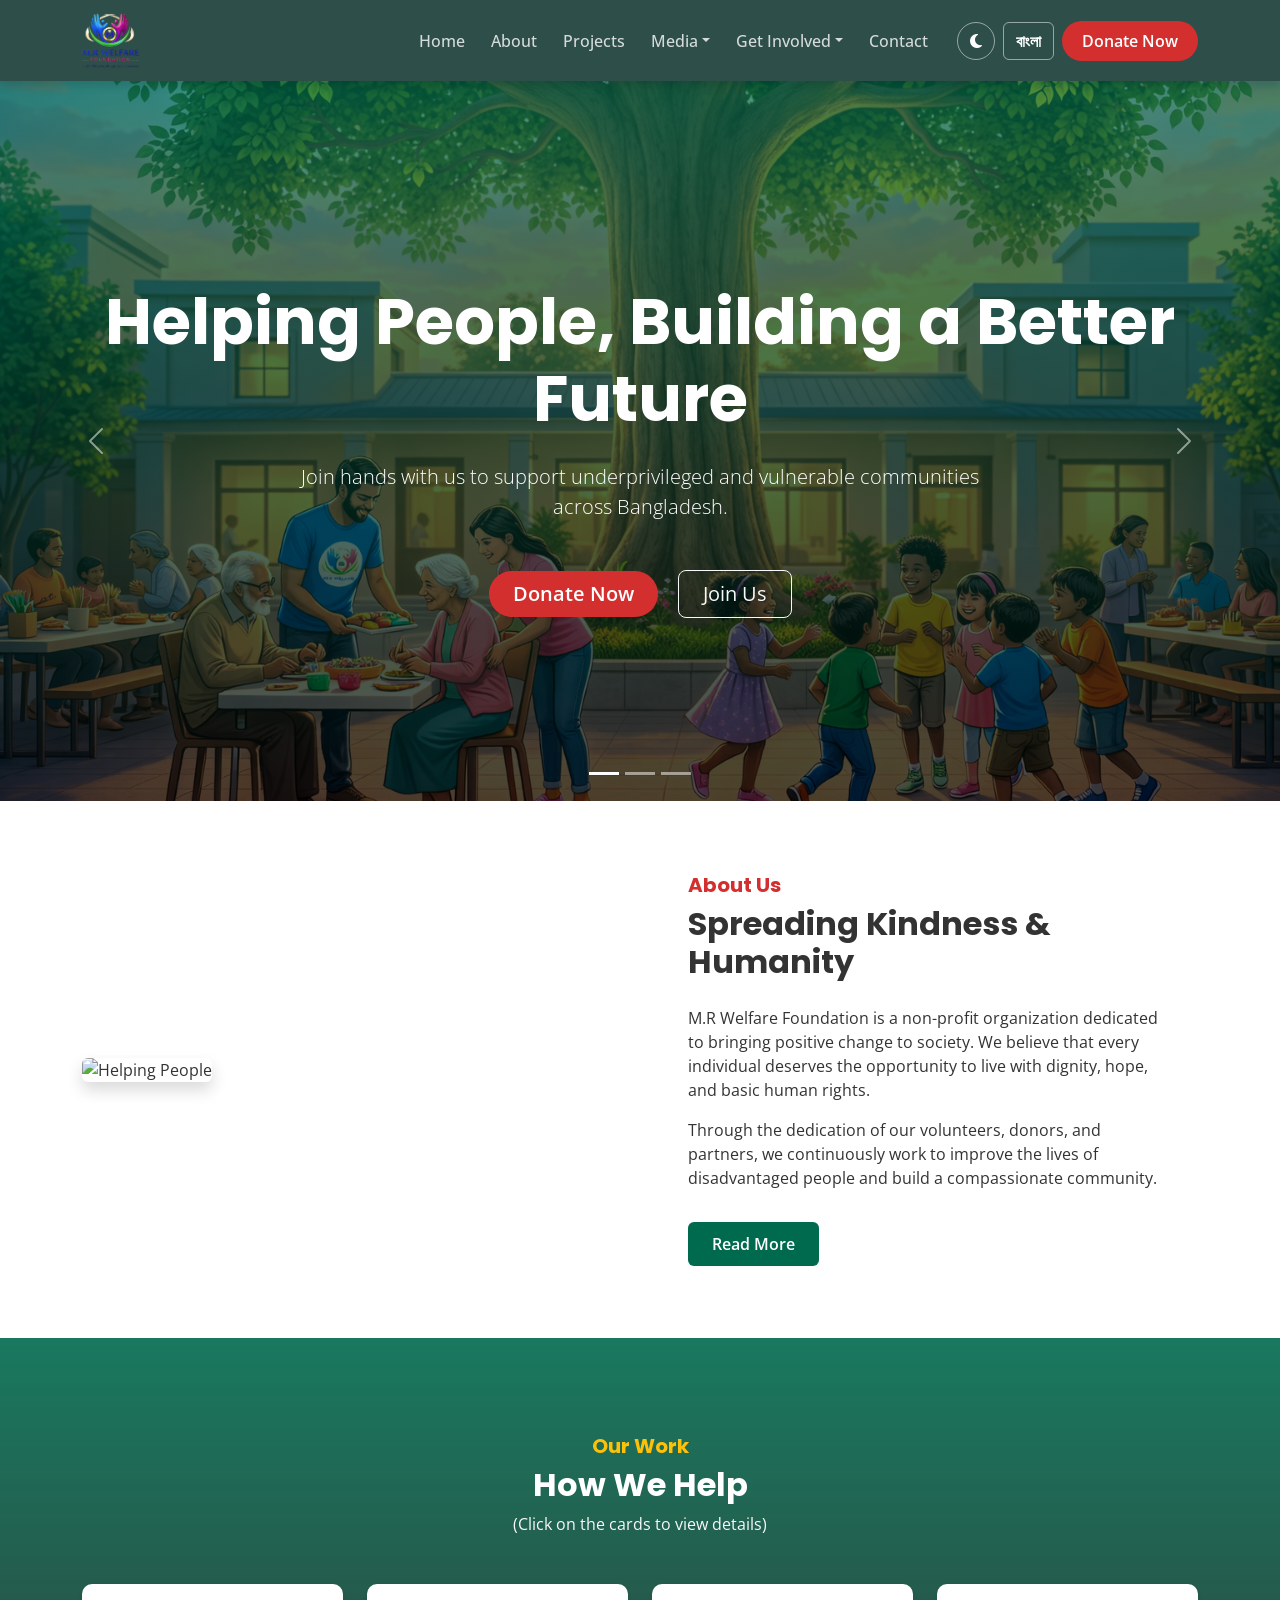
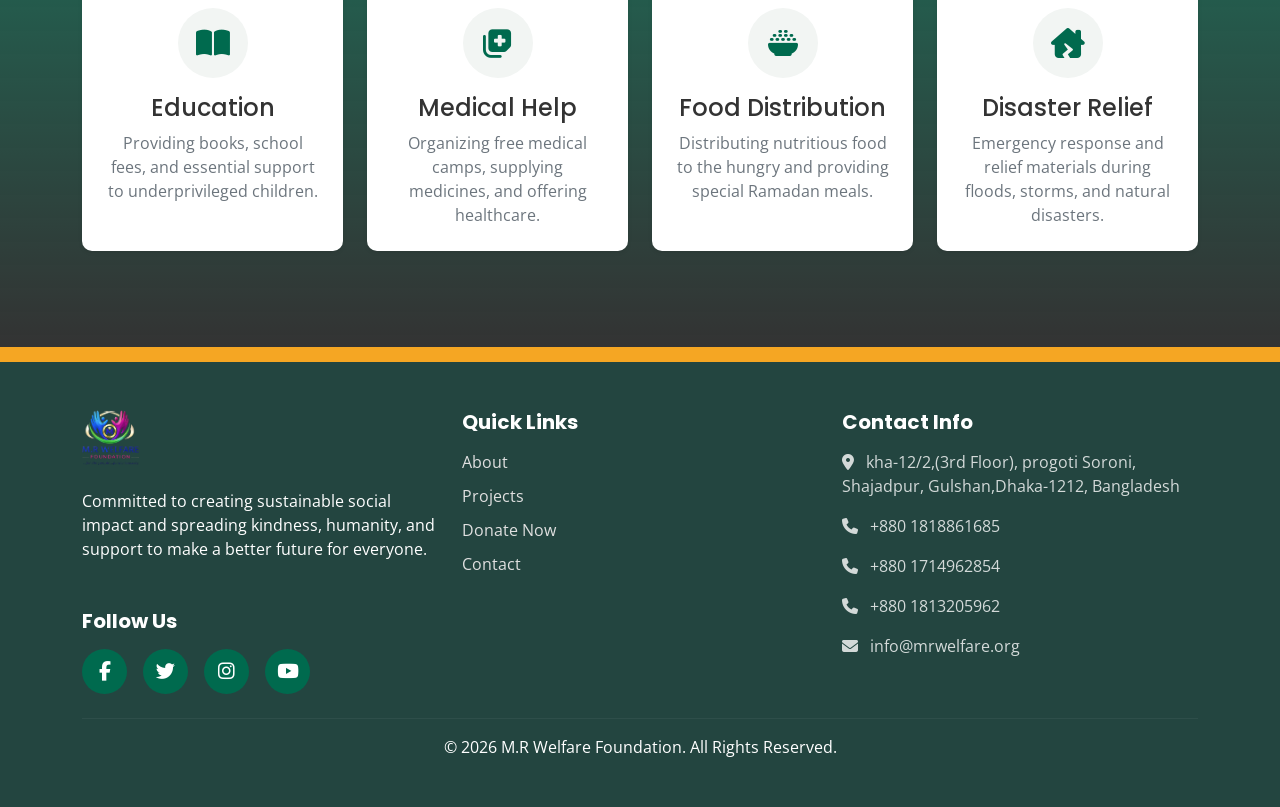
==== commit 59dd71b7: "update website" ====
--- a/index.html
+++ b/index.html
@@ -351,11 +351,7 @@
                         <img src="asstes/image/logom.png" alt="Logo"
                             style="height: 55px; width: auto; object-fit: contain; margin-right: 12px;">
                         <div class="d-flex flex-column justify-content-center">
-                            <span class="text-white fw-bold"
-                                style="font-size: 1.3rem; letter-spacing: 1px; font-family: var(--font-heading); line-height: 1;">M.R
-                                WELFARE</span>
-                            <span
-                                style="color: var(--accent-red); font-size: 0.8rem; font-weight: 700; letter-spacing: 3.5px; font-family: var(--font-heading); line-height: 1; margin-top: 4px;">FOUNDATION</span>
+                            
                         </div>
                     </a>
 
